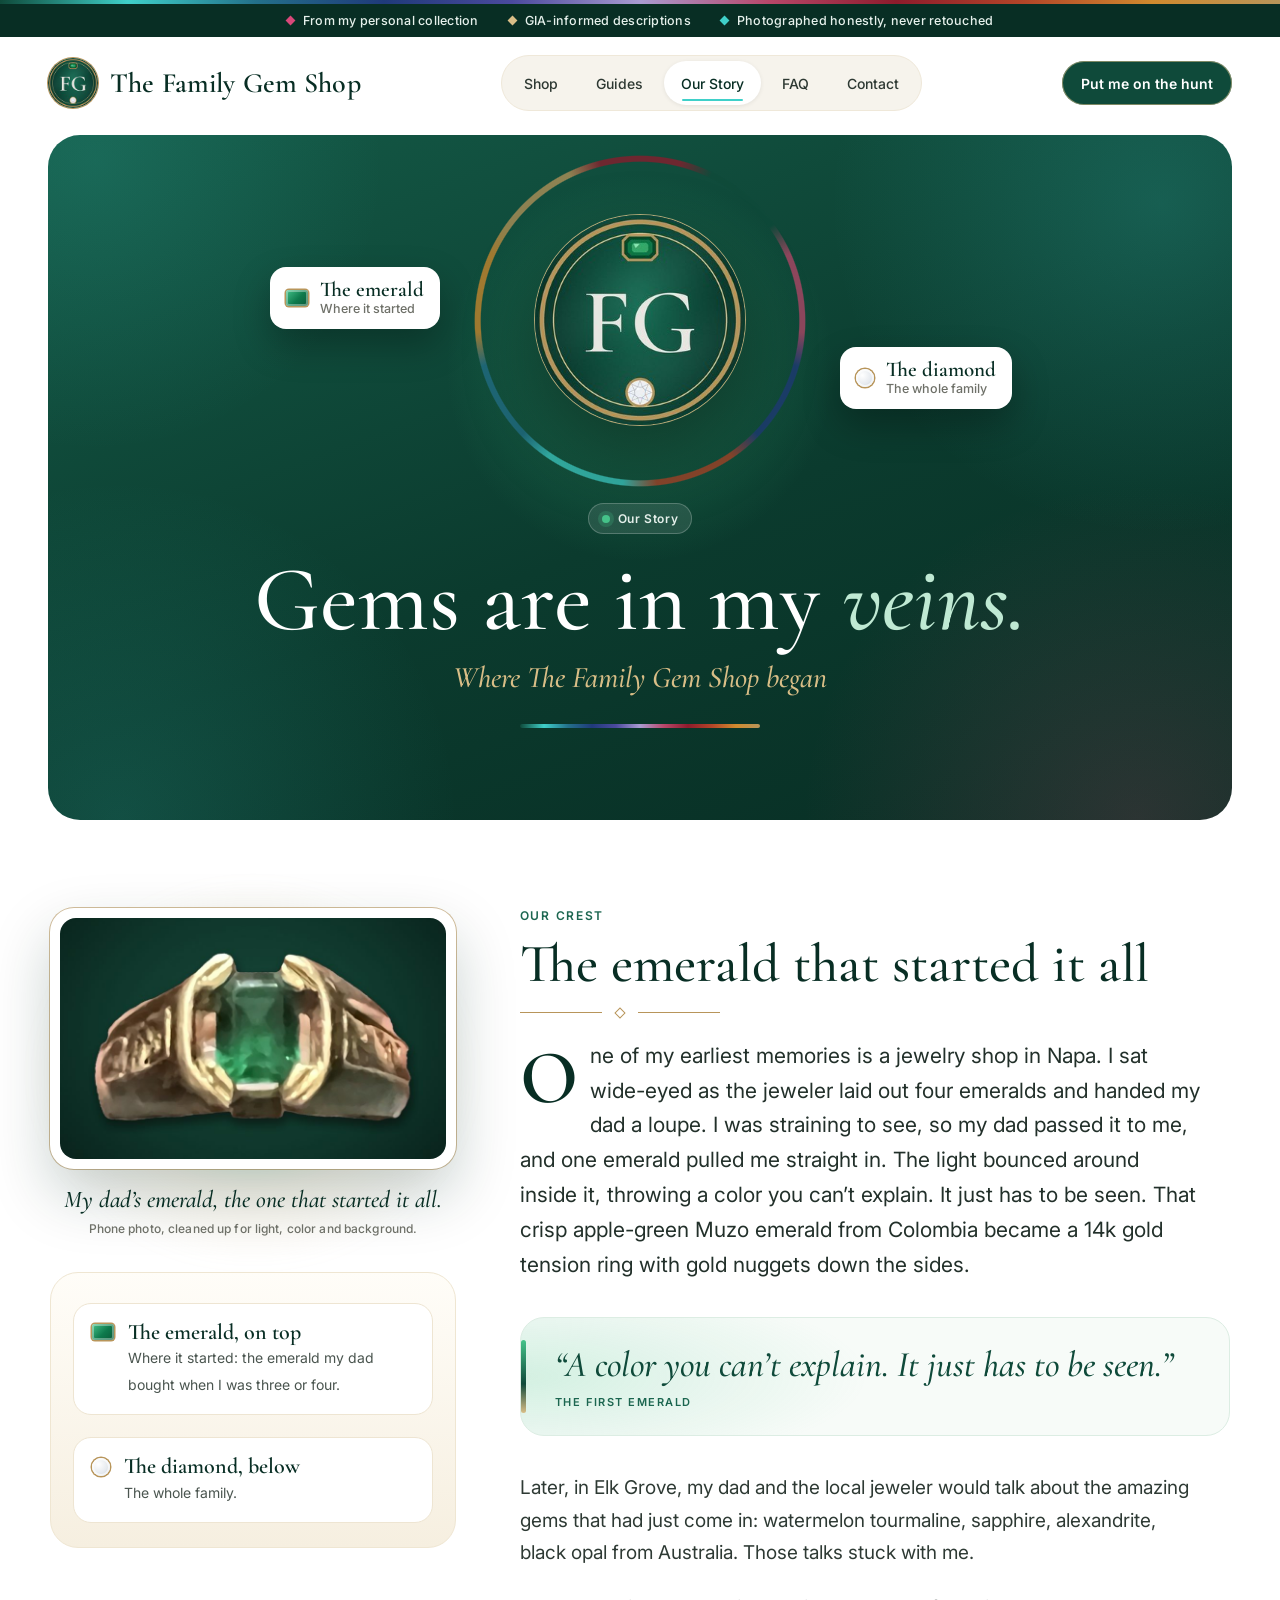
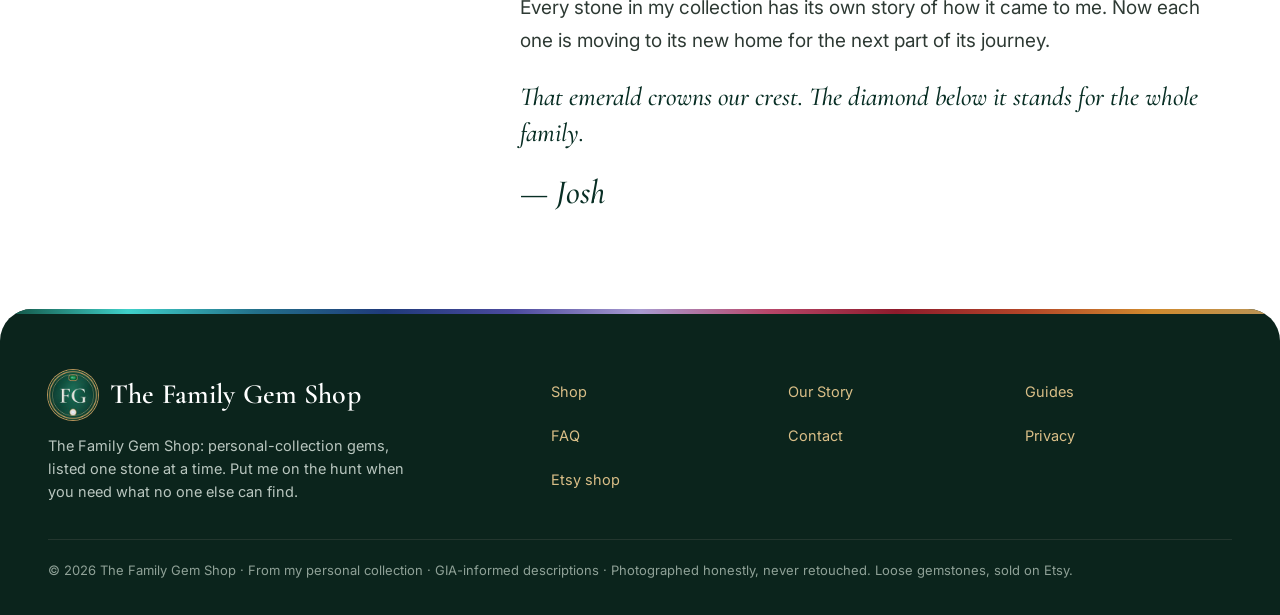
==== about/index.html @ 57e9278e "Review fixes (Joshua 7:23 PM PT): per-stone color, new trust line, shop rebuild, F inner pages, cres" ====
<!doctype html>
<html lang="en">
<head>
<meta charset="utf-8">
<meta name="viewport" content="width=device-width,initial-scale=1">
<title>Our Story | The Family Gem Shop</title>
<meta name="description" content="How The Family Gem Shop began: an emerald my dad bought when I was three or four, and the family crest it inspired.">
<meta name="robots" content="index,follow,max-image-preview:large">
<link rel="canonical" href="https://thefamilygems.com/about/">
<meta name="theme-color" content="#0F4A3A">
<link rel="icon" href="../favicon.ico" sizes="32x32">
<link rel="icon" href="../favicon.svg" type="image/svg+xml">
<link rel="apple-touch-icon" href="../apple-touch-icon.png">
<link rel="manifest" href="../site.webmanifest">
<meta property="og:type" content="website">
<meta property="og:site_name" content="The Family Gem Shop">
<meta property="og:title" content="Our Story | The Family Gem Shop">
<meta property="og:description" content="How The Family Gem Shop began: an emerald my dad bought when I was three or four, and the family crest it inspired.">
<meta property="og:url" content="https://thefamilygems.com/about/">
<meta property="og:image" content="https://thefamilygems.com/img/og.png">
<meta property="og:image:width" content="1200">
<meta property="og:image:height" content="630">
<meta property="og:image:alt" content="The Family Gem Shop crest with four stones from the collection">
<meta property="og:locale" content="en_US">
<meta name="twitter:card" content="summary_large_image">
<meta name="twitter:title" content="Our Story | The Family Gem Shop">
<meta name="twitter:description" content="How The Family Gem Shop began: an emerald my dad bought when I was three or four, and the family crest it inspired.">
<meta name="twitter:image" content="https://thefamilygems.com/img/og.png">
<link rel="preload" href="../fonts/inter-var.woff2" as="font" type="font/woff2" crossorigin>
<link rel="preload" href="../fonts/cormorant-var.woff2" as="font" type="font/woff2" crossorigin>
<link rel="stylesheet" href="../f.css">
<script type="application/ld+json">{"@context":"https://schema.org","@type":"BreadcrumbList","itemListElement":[{"@type":"ListItem","position":1,"name":"Home","item":"https://thefamilygems.com/"},{"@type":"ListItem","position":2,"name":"Our Story","item":"https://thefamilygems.com/about/"}]}</script>
</head>
<body>
<a class="skip" href="#main">Skip to content</a><div class="spec-line"></div><div class="ann" role="note"><span style="--c:#D9487A">From my personal collection</span><span style="--c:#D9BE87">GIA-informed descriptions</span><span style="--c:#3FD0C9">Photographed honestly, never retouched</span></div><header><a class="brand" href="../"><img src="../img/crest-128.jpg" width="50" height="50" alt=""><span class="nm">The Family Gem Shop</span></a><nav class="nav" aria-label="Main"><a href="../shop/">Shop</a><a href="../guides/">Guides</a><a href="../about/" class="on" aria-current="page">Our Story</a><a href="../faq/">FAQ</a><a href="../contact/">Contact</a></nav><div class="hd-r"><a class="ask" href="../contact/">Put me on the hunt</a><details class="mnav"><summary><b aria-hidden="true"></b>Menu</summary><nav aria-label="Mobile"><a href="../shop/">Shop</a><a href="../guides/">Guides</a><a href="../about/" class="on" aria-current="page">Our Story</a><a href="../faq/">FAQ</a><a href="../contact/">Contact</a></nav></details></div></header>
<main id="main" class="f">
<div class="wrap">
<section class="shero"><div class="rg"></div><img class="cr" src="../img/crest-280.jpg" width="210" height="210" alt="The Family Gem Shop crest: FG with an emerald above and a diamond below">
<div class="ft l"><i class="gem-e"></i><div><b>The emerald</b>Where it started</div></div><div class="ft r"><i class="gem-d"></i><div><b>The diamond</b>The whole family</div></div><span class="pill" style="--c:#46C38A"><i></i>Our Story</span>
<h1>Gems are in my <em>veins.</em></h1><div class="sub">Where The Family Gem Shop began</div><div class="sp2"></div></section>
<section class="sbody ed"><div class="side"><figure class="ringfig"><div class="rf"><img src="../img/our-story-ring-800.jpg" srcset="../img/our-story-ring-400.jpg 400w, ../img/our-story-ring-800.jpg 800w, ../img/our-story-ring-1600.jpg 1600w" sizes="(max-width:820px) 92vw, 440px" width="800" height="500" loading="lazy" decoding="async" alt="My dad’s 14k gold tension ring: a green emerald held in the tension head, gold nuggets along the sides"></div><figcaption>My dad’s emerald, the one that started it all.<small>Phone photo, cleaned up for light, color and background.</small></figcaption></figure>
<div class="legendcard slim"><div class="row"><i class="gem-e"></i><div><b>The emerald, on top</b><span>Where it started: the emerald my dad bought when I was three or four.</span></div></div>
<div class="row"><i class="gem-d"></i><div><b>The diamond, below</b><span>The whole family.</span></div></div></div></div>
<div class="txt"><div class="label">Our crest</div><h2>The emerald that started it all</h2><div class="rule" style="margin-left:0"><i></i></div>
<p class="long lede">One of my earliest memories is a jewelry shop in Napa. I sat wide-eyed as the jeweler laid out four emeralds and handed my dad a loupe. I was straining to see, so my dad passed it to me, and one emerald pulled me straight in. The light bounced around inside it, throwing a color you can’t explain. It just has to be seen. That crisp apple-green Muzo emerald from Colombia became a 14k gold tension ring with gold nuggets down the sides.</p>
<blockquote class="pq"><q>A color you can’t explain. It just has to be seen.</q><span>The first emerald</span></blockquote>
<p class="long">Later, in Elk Grove, my dad and the local jeweler would talk about the amazing gems that had just come in: watermelon tourmaline, sapphire, alexandrite, black opal from Australia. Those talks stuck with me.</p><p class="long">Every stone in my collection has its own story of how it came to me. Now each one is moving to its new home for the next part of its journey.</p><p class="long close">That emerald crowns our crest. The diamond below it stands for the whole family.</p><div class="sig">— Josh</div></div></section>
</div>
</main>
<footer><div class="spec-line"></div><div class="fg"><div><a class="brand" href="../"><img src="../img/crest-128.jpg" width="50" height="50" alt=""><span class="nm">The Family Gem Shop</span></a><p>The Family Gem Shop: personal-collection gems, listed one stone at a time. Put me on the hunt when you need what no one else can find.</p></div><nav class="fl" aria-label="Footer"><a href="../shop/">Shop</a><a href="../about/">Our Story</a><a href="../guides/">Guides</a><a href="../faq/">FAQ</a><a href="../contact/">Contact</a><a href="../privacy/">Privacy</a><a href="https://www.etsy.com/shop/TheFamilyGemShop" rel="noopener">Etsy shop</a></nav></div><div class="copy">&copy; 2026 The Family Gem Shop · From my personal collection · GIA-informed descriptions · Photographed honestly, never retouched. Loose gemstones, sold on Etsy.</div></footer>
</body>
</html>
---- f.css ----
/* f.css: The Family Gem Shop, direction F (Spectrum Boutique). Hand-maintained static stylesheet, ported from the approved designs-5 F mockups (Oct 16, 2026). */
@font-face{font-family:'Cormorant';src:url('fonts/cormorant-var.woff2') format('woff2');font-weight:500 600;font-display:swap}
@font-face{font-family:'Cormorant';font-style:italic;src:url('fonts/cormorant-italic-var.woff2') format('woff2');font-weight:500 600;font-display:swap}
@font-face{font-family:'Inter';src:url('fonts/inter-var.woff2') format('woff2');font-weight:400 600;font-display:swap}

:root{--em:#0F4A3A;--emd:#082E24;--emh:#1C6650;--gold:#B8955A;--golds:#D9BE87;--wg:#E8E6E0;--cream:#F6F0E3;--ivory:#FBF8F1;--ink:#1E2A24;--muted:#6E7068;--blue:#1F3A7A;--ruby:#8E1B2C}
*{box-sizing:border-box;margin:0;padding:0}
html{-webkit-font-smoothing:antialiased;overflow-x:hidden}
body{position:relative;overflow-x:hidden;font-family:'Inter',sans-serif;color:var(--ink);background:var(--ivory);font-size:17px;line-height:1.6}
a{color:inherit;text-decoration:none;cursor:pointer}
img{display:block;max-width:100%;height:auto}
.serif,h1,h2,h3,h4{font-family:'Cormorant',Georgia,serif;font-weight:500}
.label{font:600 12px/1.3 Inter;letter-spacing:.14em;text-transform:uppercase}
.gemico{width:44px;height:44px}
/* glow: background halo only, behind the opaque photo frame, never over the stone */
.glow{position:relative;isolation:isolate}
.glow::before{content:'';position:absolute;inset:-9%;z-index:-1;border-radius:50%;background:radial-gradient(closest-side,var(--stone-glow,var(--g)) 0%,var(--stone-glow,var(--g)) 45%,transparent 100%);pointer-events:none}
.photo{background:#fff;overflow:hidden}
.photo img{width:100%;aspect-ratio:1/1;object-fit:cover}
.rule{display:flex;align-items:center;gap:14px;justify-content:center;width:240px;margin:18px auto}
.rule:before,.rule:after{content:'';flex:1;height:1px;background:var(--gold)}
.rule i{width:8px;height:8px;border:1px solid var(--gold);transform:rotate(45deg)}
.btn{display:inline-flex;align-items:center;justify-content:center;font:600 15px Inter;letter-spacing:.03em;padding:15px 28px;border-radius:2px;white-space:nowrap}
.btn.pri{background:var(--em);color:var(--cream);box-shadow:inset 0 0 0 1px var(--golds),inset 0 0 0 3px var(--em)}
.btn.out{border:1px solid var(--gold);color:var(--emd)}
.btn.secd{border:1px solid var(--golds);color:var(--cream)}
.btn.goldfill{background:var(--golds);color:var(--emd)}
.chip{display:inline-flex;align-items:center;gap:7px;font:600 11.5px Inter;letter-spacing:.1em;text-transform:uppercase;padding:6px 11px;border-radius:99px}
.chip i{width:8px;height:8px;border-radius:50%;display:inline-block}
.spec{width:100%;border-collapse:collapse;font-size:15px}
.spec th{width:38%;text-align:left;font-weight:500;color:var(--muted);padding:11px 0;border-bottom:1px solid #E3D7BD;vertical-align:top}
.spec td{padding:11px 0;border-bottom:1px solid #E3D7BD}
.spec td.unk{color:var(--muted);font-style:italic}
.hon{list-style:none;font-size:14.5px}
.hon li{padding:6px 0 6px 22px;position:relative}
.hon li:before{content:'';position:absolute;left:2px;top:13px;width:7px;height:7px;border:1.5px solid var(--gold);transform:rotate(45deg)}
.thumbs{display:grid;grid-template-columns:repeat(8,1fr);gap:10px}
.thumbs .t{aspect-ratio:1/1;background:#fff;border:1px solid #DCCFB3;padding:3px}
.thumbs .t img{width:100%;height:100%;object-fit:cover}
.thumbs .t.on{outline:2px solid var(--em);outline-offset:1px}
.thumbs .t.todo{display:flex;align-items:center;justify-content:center;text-align:center;font-size:10.5px;line-height:1.25;color:var(--muted);border-style:dashed;background:var(--cream);padding:5px}
.menu{display:none}
.qbuy{display:none}
.mob{display:none}
@media (max-width:820px){
 body{font-size:16px}
 .nav{display:none!important}
 .menu{display:flex!important;align-items:center;gap:8px;font:600 12px Inter;letter-spacing:.12em;text-transform:uppercase}
 .menu b{display:block;width:20px;height:2px;background:currentColor;box-shadow:0 6px 0 currentColor,0 -6px 0 currentColor}
 .thumbs{grid-template-columns:repeat(4,1fr);gap:8px}
 .btn{padding:14px 18px;font-size:14.5px;white-space:normal;text-align:center}
  .mob{display:block}.desk{display:none!important}
 .ctas{flex-direction:column;align-items:stretch}.ctas .btn{width:100%}
 .qbuy{display:block;margin:14px 0 6px;padding:14px 16px;background:#fff;border:1px solid var(--gold);border-radius:var(--qr,4px);box-shadow:0 8px 20px rgba(0,0,0,.08)}
 .qbuy .qr{display:flex;justify-content:space-between;align-items:baseline;gap:10px}
 .qbuy .qt{font:600 20px/1.1 Cormorant;color:var(--emd)}
 .qbuy .qp{font:600 20px/1.1 Cormorant;color:var(--emd);white-space:nowrap}
 .qbuy .qr2{display:flex;justify-content:space-between;gap:10px;margin:4px 0 10px}
 .qbuy .qs{font:600 9.5px Inter;letter-spacing:.08em;text-transform:uppercase;color:var(--ruby)}
 .qbuy .qs2{font:500 11px Inter;color:var(--muted)}
 .qbuy .btn{width:100%;padding:13px 16px;font-size:14.5px}
}


body{background:#fff;color:#17201B}
.spec-line{height:4px;background:linear-gradient(90deg,#0F4A3A,#3FD0C9,#23708A,#1F3A7A,#4B4A9E,#A99BD1,#B8476A,#8E1B2C,#B34528,#D08A2E,#B8955A)}
.ann{display:flex;justify-content:center;gap:30px;background:var(--emd);color:#E6F1EC;font:500 12.5px Inter;letter-spacing:.02em;padding:9px}
.ann span:before{content:'';display:inline-block;width:7px;height:7px;transform:rotate(45deg);margin-right:9px;vertical-align:1px;background:var(--c)}
header{display:flex;align-items:center;justify-content:space-between;padding:18px 48px;max-width:1440px;margin:0 auto}
.brand{display:flex;align-items:center;gap:12px}.brand img{width:50px;height:50px;border-radius:50%;box-shadow:0 0 0 1px var(--gold)}
.brand .nm{font-family:Cormorant;font-weight:600;font-size:28px;color:var(--emd);letter-spacing:.005em}
.nav{display:flex;gap:4px;background:#F6F3EC;border-radius:99px;padding:5px;border:1px solid #EFE8D9}
.nav a{padding:9px 17px;border-radius:99px;font:500 14px Inter;color:#2D3832;position:relative}
.nav a.on{background:#fff;box-shadow:0 1px 4px rgba(0,0,0,.08);color:var(--emd)}
.nav a.on:after{content:'';position:absolute;left:18px;right:18px;bottom:4px;height:2px;border-radius:2px;background:var(--uc,#3FD0C9)}
.hd-r{display:flex;align-items:center;gap:14px}
.ask{font:600 14px Inter;background:var(--em);color:#fff;padding:11px 19px;border-radius:99px;box-shadow:inset 0 0 0 1px rgba(217,190,135,.55)}
.wrap{max-width:1440px;margin:0 auto;padding:0 48px}
.btn.rnd{border-radius:99px}
.btn.pri{box-shadow:inset 0 0 0 1px rgba(217,190,135,.7)}
.btn.out{border:1px solid var(--gold);color:var(--emd);background:#fff}
.pill{display:inline-flex;gap:8px;align-items:center;font:600 12px Inter;letter-spacing:.05em;padding:7px 13px;border-radius:99px;background:#fff;border:1px solid #E8E0CF;color:var(--emd)}
.pill i{width:8px;height:8px;border-radius:50%;background:var(--c,#3FD0C9);box-shadow:0 0 0 4px color-mix(in srgb,var(--c,#3FD0C9) 22%,transparent)}
.label{color:#267C78}
/* HERO: white stage, micro-glows, color wheel */
.hero{border-radius:32px;margin-top:6px;padding:56px 56px 30px;position:relative;overflow:hidden;border:1px solid #EFE8D9;
 background:radial-gradient(circle at 6% 14%,rgba(63,208,201,.17),transparent 26%),radial-gradient(circle at 36% 104%,rgba(184,71,106,.13),transparent 28%),
 radial-gradient(circle at 98% 6%,rgba(208,138,46,.15),transparent 24%),radial-gradient(circle at 98% 96%,rgba(31,58,122,.10),transparent 26%),linear-gradient(180deg,#FFFFFF,#FCFAF5)}
.hero .in{display:grid;grid-template-columns:1fr 1.08fr;gap:20px;align-items:center}
.hero h1{font-size:84px;line-height:.98;color:var(--emd);margin:22px 0 22px;font-weight:500;letter-spacing:-.005em}
.hero h1 .sw{background:linear-gradient(90deg,#1C6650,#23708A 28%,#4B4A9E 52%,#B8476A 76%,#B34528);-webkit-background-clip:text;background-clip:text;color:transparent;font-style:italic;padding-right:4px}
.hero p.lede{font-size:18.5px;max-width:500px;color:#3B463F}
.ctas{display:flex;gap:12px;margin-top:30px}
.minitrust{display:flex;gap:18px;margin-top:30px;font:500 13px Inter;color:#4A554F}
.minitrust span{display:flex;align-items:center;gap:7px}
.minitrust span:before{content:'';width:7px;height:7px;border:1.5px solid var(--gold);transform:rotate(45deg)}
.wheel{position:relative;width:620px;height:620px;margin:0 auto}
.ring{position:absolute;left:50%;top:50%;width:580px;height:580px;transform:translate(-50%,-50%);border-radius:50%;background:conic-gradient(from 0deg,#8E1B2C 0deg 14deg,#0F4A3A 26deg 54deg,#B8476A 66deg 94deg,#1F3A7A 106deg 134deg,#B34528 146deg 174deg,#3FD0C9 186deg 214deg,#23708A 226deg 254deg,#D08A2E 266deg 294deg,#B8955A 306deg 334deg,#8E1B2C 346deg);
 -webkit-mask:radial-gradient(circle,transparent 62.5%,#000 63%,#000 67.5%,transparent 68%);mask:radial-gradient(circle,transparent 62.5%,#000 63%,#000 67.5%,transparent 68%)}
.ring2{position:absolute;left:50%;top:50%;width:470px;height:470px;transform:translate(-50%,-50%);border-radius:50%;border:1px dashed rgba(184,149,90,.55)}
.dot{position:absolute;width:24px;height:24px;border-radius:50%;border:3px solid #fff;box-shadow:0 2px 8px rgba(0,0,0,.18)}
.dot span{position:absolute;white-space:nowrap;font:600 12px Inter;letter-spacing:.12em;text-transform:uppercase;top:2px}
.hcard{position:absolute;left:50%;top:50%;width:300px;transform:translate(-50%,-50%);background:#fff;padding:11px 11px 0;border-radius:24px;box-shadow:0 26px 60px rgba(30,42,36,.16),0 0 0 1px rgba(184,149,90,.6)}
.hcard .photo{border-radius:15px}
.hcard .lab{display:flex;justify-content:space-between;align-items:center;padding:11px 4px 12px}
.hcard .lab .nm2{font:600 20px/1.1 Cormorant;color:var(--emd)}
.tag{position:absolute;z-index:3;background:#fff;border-radius:16px;padding:10px 14px;box-shadow:0 14px 34px rgba(30,42,36,.16);font:500 12.5px Inter;color:var(--muted);line-height:1.35}
.tag b{display:block;font:600 21px/1.1 Cormorant;color:var(--emd)}
.tag .dr{display:flex;gap:5px;margin-top:6px}.tag .dr i{width:13px;height:13px;border-radius:50%}
.t1{left:-6px;top:6px}.t2{right:-10px;top:0}.t3{right:-14px;bottom:-12px}
.chips{display:flex;flex-wrap:wrap;gap:8px;justify-content:center;margin-top:18px;padding-top:22px;border-top:1px solid #F0EADD}
.chip{background:var(--bg);color:var(--fg)}
/* sections */
.blk{padding:96px 0 0}
.sh{display:flex;justify-content:space-between;align-items:end;margin-bottom:30px;gap:40px}
.sh h2{font-size:54px;color:var(--emd);line-height:1}
.sh .label{margin-bottom:10px}
.sh p{max-width:420px;color:var(--muted);font-size:15.5px}
.sh a.more{font:600 14px Inter;color:var(--emd);border-bottom:2px solid var(--uc,#3FD0C9);padding-bottom:2px;white-space:nowrap}
/* gem cards = D saturated cards + B paint-chip stripes */
.cg{display:grid;grid-template-columns:repeat(6,1fr);grid-auto-rows:236px;gap:14px}
.cc{border-radius:24px;padding:20px 20px 0;position:relative;overflow:hidden;display:flex;flex-direction:column;justify-content:space-between;color:#fff;box-shadow:0 10px 24px -14px var(--sh)}
.cc.hero2{grid-column:span 2;grid-row:span 2;padding:26px 26px 0}
.cc.w2{grid-column:span 2}
.cc .gemico{width:34px;height:34px;opacity:.95}
.cc .wm{position:absolute;right:-34px;top:-34px;width:150px;height:150px;opacity:.14}
.cc h3{font-size:30px;font-weight:600;line-height:1;text-shadow:0 1px 10px rgba(0,0,0,.12)}
.cc.hero2 h3{font-size:46px}
.cc .cnt.soon{background:rgba(255,255,255,.12);border:1px dashed rgba(255,255,255,.55);font-weight:500;letter-spacing:.06em}
.cc .cnt{display:inline-block;margin-top:9px;font:600 11px Inter;letter-spacing:.04em;padding:5px 10px;border-radius:99px;background:rgba(255,255,255,.22);backdrop-filter:blur(2px)}
.cc .chipstrip{display:flex;margin:16px -20px 0;height:14px}
.cc.hero2 .chipstrip{margin:20px -26px 0;height:18px}
.cc .chipstrip i{flex:1}
.cc .ph2{display:flex;gap:12px;margin:18px 0 0}
.cc .ph2 .glow{width:150px;flex:none}
.cc .ph2 .fr{background:#fff;border-radius:16px;padding:6px;box-shadow:0 12px 26px rgba(0,0,0,.18)}
.cc .ph2 .photo{border-radius:11px}
.cc .ph2 small{display:block;font:600 12px Inter;color:#fff;margin-top:8px;text-shadow:0 1px 6px rgba(0,0,0,.25)}
.cc .ph2 small em{font-style:normal;font-weight:500;opacity:.85}
/* product cards */
.pg{display:grid;grid-template-columns:repeat(4,1fr);gap:20px}
.pc{border-radius:24px;background:#fff;border:1px solid #EEE7D8;overflow:hidden;box-shadow:0 18px 40px -28px rgba(30,42,36,.35)}
.pc{display:block;color:inherit;transition:transform .18s ease,box-shadow .18s ease}
.pc:hover{transform:translateY(-3px);box-shadow:0 24px 44px -26px rgba(30,42,36,.45)}
.pc:focus-visible{outline:2px solid var(--stone-ink,#0F4A3A);outline-offset:3px}
.pc .band{height:7px;background:linear-gradient(90deg,var(--stone,#0F4A3A),var(--stone-line,#9FD3C1))}
.pc .pic{margin:14px 14px 0;border-radius:18px;padding:26px;background:radial-gradient(circle at 50% 45%,var(--stone-soft,#F6F0E3),#fff 78%);box-shadow:inset 0 0 0 1px var(--stone-soft,#EEE7D8)}
.pc .pic .fr{background:#fff;border-radius:14px;padding:6px;box-shadow:0 0 0 1px rgba(184,149,90,.5)}
.pc .pic .photo{border-radius:10px}
.pc .meta{padding:16px 20px 20px}
.pc .row{display:flex;justify-content:space-between;align-items:center;gap:8px}
.pc h3{font-size:26px;color:var(--emd);font-weight:600;margin:10px 0 2px;line-height:1.1}
.pc .sub{font-size:14px;color:var(--muted)}
.pc .pr{font:600 13.5px Inter;color:var(--em)}
.pc .no{font:600 11px Inter;letter-spacing:.08em;text-transform:uppercase;color:var(--muted)}
.ph{aspect-ratio:1/1;border-radius:10px;display:flex;flex-direction:column;align-items:center;justify-content:center;gap:10px;font-size:13.5px;color:var(--muted);background:rgba(255,255,255,.75);border:1.5px dashed rgba(0,0,0,.12)}
.ph .gemico{width:48px;height:48px}
/* logo story */
.ls{display:grid;grid-template-columns:420px 1fr;border-radius:32px;overflow:hidden;border:1px solid #EFE8D9;background:linear-gradient(180deg,#FFFDF8,#F8F2E5)}
.ls .crest{position:relative;display:flex;align-items:center;justify-content:center;padding:44px;background:radial-gradient(circle at 50% 46%,rgba(46,160,110,.38),transparent 52%),radial-gradient(ellipse 80% 70% at 50% 120%,rgba(217,190,135,.25),transparent 60%),linear-gradient(150deg,#145A47,#082E24)}
.ls .crest img{width:270px;height:270px;border-radius:50%;box-shadow:0 0 0 1px rgba(217,190,135,.7),0 30px 60px rgba(0,0,0,.35)}
.ls .crest .ct{position:absolute;font:600 10.5px Inter;letter-spacing:.14em;text-transform:uppercase;color:var(--golds);display:flex;align-items:center;gap:8px}
.ls .crest .ct:before{content:'';width:28px;height:1px;background:var(--golds)}
.ls .crest .c1{top:58px;right:22px}.ls .crest .c2{bottom:58px;right:22px}
.ls .txt{padding:60px 72px;overflow:hidden;display:flex;flex-direction:column;justify-content:center;position:relative}
.ls .txt:after{content:'';position:absolute;left:0;top:0;bottom:0;width:5px;background:linear-gradient(180deg,#0F4A3A,#1C6650 50%,#D9BE87)}
.ls h2{font-size:58px;line-height:1;color:var(--emd);margin:12px 0 18px}
.ls h2 em{color:#1C6650}
.ls p{font-size:18px;line-height:1.65;color:#34403A;max-width:700px;position:relative}
.ls .txt .halo{position:absolute;right:-120px;top:-120px;width:380px;height:380px;border-radius:50%;background:radial-gradient(closest-side,rgba(46,160,110,.16),transparent);pointer-events:none}
.ls .legend{display:flex;gap:10px;margin:22px 0 24px;flex-wrap:wrap}
.ls .legend span{display:inline-flex;align-items:center;gap:9px;font:500 13.5px Inter;padding:8px 14px 8px 9px;border-radius:99px;background:#fff;border:1px solid #E8DFCB;color:#2D3832}
.ls .legend b{font-weight:600;color:var(--emd)}
.gem-e{width:22px;height:16px;border-radius:3px;background:linear-gradient(135deg,#46C38A,#0E7A4C 55%,#0A5A37);box-shadow:inset 0 0 0 2px rgba(255,255,255,.35),0 0 0 1.5px var(--gold)}
.gem-d{width:18px;height:18px;border-radius:50%;background:radial-gradient(circle at 35% 35%,#fff,#E6EAEF 55%,#B9C2CC);box-shadow:inset 0 0 0 2px rgba(255,255,255,.7),0 0 0 1.5px var(--gold)}
.link{font:600 14px Inter;color:var(--emd);border-bottom:2px solid var(--gold);padding-bottom:2px;align-self:flex-start}
/* story ring photo: glow sits behind the frame only, photo itself untouched by CSS */
.ringfig{position:relative;margin:0}
.ringfig:before{content:'';position:absolute;inset:-26px -18px;border-radius:40px;background:radial-gradient(closest-side,rgba(70,195,138,.42),rgba(217,190,135,.16) 60%,transparent);filter:blur(10px);z-index:0}
.ringfig .rf{position:relative;z-index:1;background:#fff;border-radius:24px;padding:10px;box-shadow:0 26px 60px rgba(8,46,36,.22),0 0 0 1px rgba(184,149,90,.6)}
.ringfig img{display:block;width:100%;height:auto;aspect-ratio:8/5;border-radius:16px}
.ringfig figcaption{position:relative;z-index:1;margin-top:16px;font:500 italic 24px/1.25 Cormorant;color:var(--emd);text-align:center}
.ringfig figcaption small{display:block;margin-top:6px;font:500 12px/1.4 Inter;font-style:normal;color:var(--muted);letter-spacing:.01em}
.sbody .legendcard.slim{padding:8px 22px 24px;margin-top:34px}
.ringnote{display:flex;gap:16px;align-items:center;margin:20px 0 0;padding:10px 16px 10px 10px;border-radius:18px;background:#fff;border:1px solid #E8DFCB;max-width:520px;position:relative}
.ringnote .rf{flex:none;width:150px;border-radius:12px;padding:4px;background:#fff;box-shadow:0 0 0 1px rgba(184,149,90,.6),0 10px 22px -8px rgba(46,160,110,.55)}
.ringnote img{display:block;width:100%;aspect-ratio:8/5;border-radius:9px}
.ringnote span{font:500 italic 20px/1.25 Cormorant;color:var(--emd)}
/* editorial long story (pass 7) */
.sbody.ed{align-items:start;grid-template-columns:4fr 7fr;gap:64px}
.sbody.ed .side{position:sticky;top:24px}
.sbody.ed p.long{margin:0 0 22px}
.sbody.ed p.long.lede{font-size:21px;line-height:1.66;color:#22302A}
.sbody.ed p.long.lede:first-letter{float:left;font:600 76px/.82 Cormorant;color:var(--emd);margin:8px 12px 0 0}
.sbody.ed p.long.close{font:500 italic 26px/1.35 Cormorant;color:var(--emd);margin-top:8px}
.pq{margin:34px 0 36px;padding:26px 30px 26px 34px;border-radius:24px;position:relative;background:radial-gradient(ellipse 70% 120% at 0% 50%,rgba(70,195,138,.20),transparent 70%),#F7FBF8;border:1px solid #DCEDE3}
.pq:before{content:'';position:absolute;left:0;top:22px;bottom:22px;width:5px;border-radius:5px;background:linear-gradient(180deg,#46C38A,#0F4A3A 60%,#D9BE87)}
.pq q{display:block;font:500 italic 36px/1.15 Cormorant;color:#0F4A3A;quotes:"\201C" "\201D"}
.pq span{display:block;margin-top:10px;font:600 11px Inter;letter-spacing:.14em;text-transform:uppercase;color:#1C6650}
/* trust */
.tg{display:grid;grid-template-columns:repeat(4,1fr);gap:16px}
.tc{border-radius:22px;padding:26px;background:var(--bg);position:relative;overflow:hidden}

.tc .ic{width:48px;height:48px;border-radius:15px;background:linear-gradient(140deg,color-mix(in srgb,var(--c) 70%,#fff),var(--c));display:flex;align-items:center;justify-content:center;margin-bottom:16px;box-shadow:0 10px 20px -8px var(--c);color:#fff}
.tc .ic .gemico{width:26px;height:26px}
.tc h4{font-size:26px;color:var(--emd);font-weight:600;line-height:1.1}
.tc p{font-size:14.5px;color:#3A453F;margin-top:6px}
/* hunt + lore */
.duo{display:grid;grid-template-columns:1.15fr 1fr;gap:16px}
.huntc{border-radius:28px;padding:56px;color:#fff;position:relative;overflow:hidden;background:radial-gradient(ellipse 60% 80% at 100% 0%,rgba(75,74,158,.85),transparent 60%),radial-gradient(ellipse 50% 60% at 0% 100%,rgba(35,112,138,.6),transparent 70%),linear-gradient(135deg,#1F3A7A,#14285A)}
.huntc h2{font-size:58px;line-height:1}
.huntc p{color:#DCE3F2;max-width:520px;margin:14px 0 26px}
.huntc .rg{position:absolute;right:-110px;bottom:-110px;width:330px;height:330px;border-radius:50%;background:conic-gradient(from 0deg,#8E1B2C 0deg 14deg,#0F4A3A 26deg 54deg,#B8476A 66deg 94deg,#1F3A7A 106deg 134deg,#B34528 146deg 174deg,#3FD0C9 186deg 214deg,#23708A 226deg 254deg,#D08A2E 266deg 294deg,#B8955A 306deg 334deg,#8E1B2C 346deg);-webkit-mask:radial-gradient(circle,transparent 64%,#000 64.5%,#000 68%,transparent 68.5%);mask:radial-gradient(circle,transparent 64%,#000 64.5%,#000 68%,transparent 68.5%);opacity:.8}
.btn.white{background:#fff;color:var(--emd)}
.lg{display:grid;gap:14px}
.lc{border-radius:22px;padding:22px 26px 22px 30px;background:var(--bg);display:flex;gap:18px;align-items:center;position:relative;overflow:hidden}
.lc:before{content:'';position:absolute;left:0;top:16px;bottom:16px;width:6px;border-radius:0 4px 4px 0;background:var(--c)}
.lc .gemico{width:42px;height:42px;flex:none;color:var(--c)}
.lc h3{font-size:25px;color:var(--emd);font-weight:600}
.lc p{font-size:14px;color:#3A453F}
.lc a{font:600 12px Inter;letter-spacing:.08em;text-transform:uppercase;color:var(--emd);border-bottom:1px solid var(--gold)}
footer{margin-top:96px;background:#0B241C;color:#E8EFEA;border-radius:32px 32px 0 0;padding:0 48px 34px;overflow:hidden}
footer .spec-line{margin:0 -48px 56px;height:5px}
.fg{display:grid;grid-template-columns:1.3fr 2fr;gap:60px;max-width:1344px;margin:0 auto}
footer .brand .nm{color:#fff}
footer p{color:#B9C6BF;font-size:14.5px;margin-top:14px;max-width:380px}
.fl{display:grid;grid-template-columns:repeat(3,1fr);gap:0 30px;font-size:14.5px;color:var(--golds);align-content:start}
.fl a{display:flex;align-items:center;min-height:44px}
.copy{max-width:1344px;margin:36px auto 0;padding-top:20px;border-top:1px solid #23362E;font-size:13px;color:#8FA197}
/* STONE */
.crumb{font-size:13px;color:var(--muted);padding:10px 0 18px}
.crumb b{color:#267C78;font-weight:600}
.sp{display:grid;grid-template-columns:7fr 5fr;grid-template-areas:"g p" "m p";grid-template-rows:auto 1fr;gap:28px 40px;align-items:start}
.gcol{grid-area:g}.panel{grid-area:p}.more{grid-area:m;display:grid;grid-template-columns:1fr 1fr;gap:16px}
.more>div{border-radius:24px;padding:26px;background:var(--bg);position:relative;overflow:hidden}
.more>div:before{content:'';position:absolute;left:0;right:0;top:0;height:6px;background:var(--c)}
.more .span2{grid-column:1/-1}.more .range,.more .hb{margin-top:0}
.more h3{font-size:28px;color:var(--emd);font-weight:600;margin-bottom:8px}.more p{font-size:15px}
.below{grid-template-columns:1.4fr 1fr!important}
.relrow{display:flex;gap:18px;align-items:center}.relrow .phs{display:flex;gap:12px;margin-left:auto}.relrow .phs div{width:96px;aspect-ratio:1/1;border-radius:14px;border:1.5px dashed rgba(184,71,106,.35);display:flex;align-items:center;justify-content:center;text-align:center;font-size:11px;color:var(--muted);background:rgba(255,255,255,.6)}
.hunt2{background:radial-gradient(ellipse 70% 90% at 100% 0%,rgba(75,74,158,.85),transparent 60%),linear-gradient(135deg,#1F3A7A,#14285A)!important;color:#fff}.hunt2 h3{color:#fff!important}.hunt2 p{color:#DCE3F2;margin-bottom:18px}
.gal{border-radius:28px;padding:68px 64px 30px;position:relative;overflow:hidden;border:1px solid #E6EDE0;
 background:radial-gradient(circle at 12% 10%,rgba(63,208,201,.14),transparent 30%),radial-gradient(circle at 92% 92%,rgba(184,149,90,.14),transparent 30%),linear-gradient(180deg,#FBFCF8,#F3F6EE)}
.gal .glow{max-width:500px;margin:0 auto}
.gal .fr{background:#fff;border-radius:22px;padding:12px;box-shadow:0 26px 60px rgba(60,90,30,.16),0 0 0 1px rgba(184,149,90,.55)}
.gal .fr .photo{border-radius:14px}
.gal .ctag{position:absolute;top:22px;left:22px}
.gal .ntag{position:absolute;top:22px;right:22px}
.gal .tags{display:flex;justify-content:center;gap:12px;margin-top:22px}
.gal .tags .tag{position:static}
.sp .thumbs{margin-top:14px}.sp .thumbs .t{border-radius:14px;overflow:hidden;border-color:#EAE3D4}.sp .thumbs .t.todo{background:#FAF8F2}
.range{margin-top:22px;border-radius:22px;border:1px solid #EEE7D8;padding:22px 24px;background:#fff}
.range .rw{display:flex;gap:10px;margin-top:14px}
.range .pchip{flex:1;border-radius:12px;overflow:hidden;border:1px solid #EEE7D8;background:#fff}
.range .pchip i{display:block;height:56px}
.range .pchip span{display:block;font:500 12px Inter;color:#4A554F;padding:7px 9px}
.range .pchip.on{box-shadow:0 0 0 2px var(--emd),0 10px 20px -10px rgba(0,0,0,.3)}
.range .pchip.on span{color:var(--emd);font-weight:600}
.panel h1{font-size:56px;line-height:1;color:var(--emd);font-weight:600;margin:16px 0 12px}
.panel .ld{font-size:16.5px;color:#34403A}
.facts{display:flex;flex-wrap:wrap;gap:8px;margin:18px 0}
.facts span{font:500 13px Inter;padding:7px 12px;border-radius:99px;background:#F5F2EA;color:#2D3832;border:1px solid #EEE7D8}
.facts span.g{background:#EAF4E6;border-color:#D6E8CF;color:#2F5A20}
.facts span b{font-weight:600}
.buy{border-radius:22px;border:1px solid #EEE7D8;padding:22px;box-shadow:0 18px 40px -30px rgba(30,42,36,.4);position:relative;overflow:hidden}
.buy:before{content:'';position:absolute;left:0;right:0;top:0;height:4px;background:linear-gradient(90deg,#0F4A3A,#3FD0C9,#23708A,#1F3A7A,#4B4A9E,#A99BD1,#B8476A,#8E1B2C,#B34528,#D08A2E,#B8955A)}
.buy .row{display:flex;justify-content:space-between;align-items:center;margin-bottom:14px}
.price{font:600 32px Cormorant;color:var(--emd)}
.stat{font:600 11.5px Inter;letter-spacing:.04em;background:#FCE8EC;color:var(--ruby);padding:6px 11px;border-radius:99px}
.buy .btn{width:100%}
.ship{font-size:13px;color:var(--muted);margin-top:12px;text-align:center}
.card2{border-radius:22px;border:1px solid #EEE7D8;padding:6px 22px 12px;margin-top:16px}
.card2 h4{font-size:25px;color:var(--emd);font-weight:600;margin:16px 0 4px}
.spec th,.spec td{border-color:#EFEAE0}
.crestmini{display:flex;gap:16px;align-items:center;margin-top:16px;padding:16px 20px;border-radius:22px;background:radial-gradient(ellipse 60% 120% at 0% 50%,rgba(46,160,110,.18),transparent 70%),#FBF8F1;border:1px solid #EFE6D2}
.crestmini img{width:64px;height:64px;border-radius:50%;box-shadow:0 0 0 1px var(--gold)}
.crestmini b{display:block;font:600 23px/1.1 Cormorant;color:var(--emd);margin:3px 0 4px}.crestmini span{font:600 13px Inter;color:var(--emd);border-bottom:2px solid var(--gold)}
.hb{border-radius:22px;background:#EEF7F5;padding:18px 22px;margin-top:16px}
.hb .label{margin-bottom:4px}
.hb .hon li:before{border-color:#267C78}
.below{display:grid;grid-template-columns:repeat(3,1fr);gap:16px;margin-top:64px}
.below>div{border-radius:24px;padding:28px;background:var(--bg);position:relative;overflow:hidden}
.below>div:before{content:'';position:absolute;left:0;right:0;top:0;height:6px;background:var(--c)}
.below h3{font-size:30px;color:var(--emd);font-weight:600;margin-bottom:8px}
.below p{font-size:15px}
.rel{display:flex;gap:16px;align-items:center}
.rel .glow{width:112px;flex:none}.rel .fr{background:#fff;border-radius:14px;padding:5px;box-shadow:0 0 0 1px rgba(184,149,90,.5)}.rel .photo{border-radius:10px}
/* STORY */
.shero{border-radius:32px;margin-top:6px;padding:80px 56px 92px;text-align:center;position:relative;overflow:hidden;color:#fff;
 background:radial-gradient(circle at 50% 34%,rgba(52,170,116,.42),transparent 26%),radial-gradient(circle at 6% 100%,rgba(63,208,201,.15),transparent 26%),radial-gradient(circle at 94% 10%,rgba(63,208,201,.20),transparent 26%),radial-gradient(circle at 92% 100%,rgba(184,71,106,.20),transparent 26%),radial-gradient(circle at 4% 4%,rgba(63,208,201,.14),transparent 22%),linear-gradient(160deg,#145A47,#0B3B2E 55%,#082E24)}
.shero .rg{position:absolute;left:50%;top:186px;width:340px;height:340px;transform:translate(-50%,-50%);border-radius:50%;background:conic-gradient(from 0deg,#8E1B2C 0deg 14deg,#0F4A3A 26deg 54deg,#B8476A 66deg 94deg,#1F3A7A 106deg 134deg,#B34528 146deg 174deg,#3FD0C9 186deg 214deg,#23708A 226deg 254deg,#D08A2E 266deg 294deg,#B8955A 306deg 334deg,#8E1B2C 346deg);-webkit-mask:radial-gradient(circle,transparent 66%,#000 66.5%,#000 68.5%,transparent 69%);mask:radial-gradient(circle,transparent 66%,#000 66.5%,#000 68.5%,transparent 69%);opacity:.75}
.shero img.cr{width:210px;height:210px;border-radius:50%;margin:0 auto;position:relative;box-shadow:0 0 0 1px rgba(217,190,135,.8),0 30px 70px rgba(0,0,0,.4)}
.shero .pill{margin-top:78px;background:rgba(255,255,255,.1);border-color:rgba(255,255,255,.22);color:#E6F1EC}
.shero h1{font-size:92px;line-height:1;margin:20px 0 14px;font-weight:500}
.shero h1 em{color:#BFE9D3}
.shero .sub{font:500 italic 30px/1.2 Cormorant;color:var(--golds)}
.shero .ft{position:absolute;top:132px;background:#fff;color:var(--muted);border-radius:16px;padding:11px 16px;text-align:left;font:500 12.5px/1.35 Inter;box-shadow:0 16px 36px rgba(0,0,0,.28);display:flex;gap:12px;align-items:center}
.shero .ft b{display:block;font:600 21px/1.1 Cormorant;color:var(--emd)}
.shero .ft.l{right:calc(50% + 200px)}.shero .ft.r{left:calc(50% + 200px);top:212px}
.shero .sp2{height:4px;width:240px;margin:28px auto 0;border-radius:4px;background:linear-gradient(90deg,#0F4A3A,#3FD0C9,#23708A,#1F3A7A,#4B4A9E,#A99BD1,#B8476A,#8E1B2C,#B34528,#D08A2E,#B8955A)}
.sbody{display:grid;grid-template-columns:5fr 7fr;gap:56px;align-items:center;max-width:1180px;margin:0 auto;padding:88px 0 0}
.legendcard{border-radius:28px;background:linear-gradient(180deg,#FFFDF8,#F6EFE0);border:1px solid #EFE6D2;padding:40px 30px;position:relative}
.gempair{display:flex;justify-content:center;gap:26px;padding:14px 0 6px}
.gp{width:190px;border-radius:24px;padding:30px 18px 16px;text-align:center;position:relative;overflow:hidden}
.gp.e{background:radial-gradient(circle at 50% 42%,rgba(70,195,138,.45),transparent 62%),linear-gradient(160deg,#145A47,#082E24)}
.gp.d{background:radial-gradient(circle at 50% 42%,rgba(255,255,255,.95),transparent 62%),linear-gradient(160deg,#EEF1F5,#D5DCE5)}
.gp .bigem{width:118px;height:104px;filter:drop-shadow(0 12px 18px rgba(0,0,0,.25))}
.gp span{display:block;margin-top:12px;font:600 11px Inter;letter-spacing:.14em;text-transform:uppercase}
.gp.e span{color:var(--golds)}.gp.d span{color:#4A5564}
.legendcard .row{display:flex;gap:14px;align-items:flex-start;margin-top:22px;padding:16px 18px;border-radius:18px;background:#fff;border:1px solid #EEE5D2}
.legendcard .row .gem-e,.legendcard .row .gem-d{flex:none;margin-top:4px}
.legendcard .row b{display:block;font:600 22px/1.1 Cormorant;color:var(--emd)}
.legendcard .row span{font-size:14px;color:#4A554F}
.sbody .label{color:#1C6650}
.sbody h2{font-size:54px;line-height:1.02;color:var(--emd);margin:12px 0 10px}
.sbody .rule{margin:18px 0 22px;width:200px}
.sbody p.long{font-size:19px;line-height:1.72;color:#2E3A34;max-width:680px}
.sig{font:500 italic 34px Cormorant;color:var(--emd);margin-top:18px}
.next{max-width:1180px;margin:72px auto 0;border-top:1px solid #EFE8D9;padding-top:26px;display:flex;justify-content:space-between;color:var(--muted);font-size:14px}
.next b{font:600 22px Cormorant;color:var(--emd);margin-right:10px}
.mbar{display:none}
@media (max-width:820px){
 .sbody.ed{grid-template-columns:1fr;gap:30px}.sbody.ed .side{position:static}
 .sbody.ed p.long.lede{font-size:18px}.sbody.ed p.long.lede:first-letter{font-size:62px}.sbody.ed p.long.close{font-size:23px}
 .pq{margin:26px 0 28px;padding:20px 18px 20px 24px}.pq q{font-size:28px}
 .ringfig:before{inset:-14px -8px}.ringfig .rf{padding:7px;border-radius:18px}.ringfig img{border-radius:12px}.ringfig figcaption{font-size:21px}
 .ringnote{gap:12px;padding:8px 12px 8px 8px}.ringnote .rf{width:112px}.ringnote span{font-size:17px}
 .sbody .legendcard.slim{margin-top:26px}
 .ann{flex-wrap:wrap;gap:4px 14px;font-size:11.5px;padding:7px 10px;line-height:1.35}
 header{padding:12px 16px}.brand img{width:40px;height:40px}.brand .nm{font-size:21px}.ask{display:none}
 .wrap{padding:0 14px}
 .hero{padding:34px 20px 22px;border-radius:24px}.hero .in{grid-template-columns:1fr;gap:6px}
 .hero h1{font-size:46px;margin:16px 0 14px}.hero p.lede{font-size:16px}.ctas .btn{flex:1;padding:14px 12px}
 .minitrust{flex-wrap:wrap;gap:8px 14px;margin-top:18px;font-size:12px}
 .wheel{width:350px;height:350px;margin:10px -12px 0}.ring{width:330px;height:330px}.ring2{width:262px;height:262px}
 .hcard{width:176px;padding:7px 7px 0;border-radius:18px}.hcard .photo{border-radius:11px}.hcard .lab{padding:7px 2px 8px}.hcard .lab .nm2{font-size:14px}.hcard .lab .chip{display:none}
 .dot{width:15px;height:15px;border-width:2px}.dot span{display:none}
 .tag{padding:7px 10px;font-size:10.5px;border-radius:12px}.tag b{font-size:16px}
 .t1{left:-4px;top:22px}.t2{right:-6px;top:auto;bottom:-2px}.t3{display:none}
 .chips{gap:6px;margin-top:6px;padding-top:16px}.chips .chip{font-size:10px;padding:5px 9px}
 .blk{padding-top:64px}.sh{display:block;margin-bottom:20px}.sh h2{font-size:38px}.sh p{font-size:14.5px;margin-top:8px}.sh a.more{display:inline-block;margin-top:10px}
 .cg{grid-template-columns:1fr 1fr;grid-auto-rows:150px;gap:10px}.cc{border-radius:20px;padding:15px 15px 0}.cc.hero2{grid-column:span 2;grid-row:span 2;padding:20px 20px 0}.cc.w2{grid-column:span 2}
 .cc h3{font-size:23px}.cc.hero2 h3{font-size:34px}.cc .chipstrip{margin:12px -15px 0;height:10px}.cc.hero2 .chipstrip{margin:14px -20px 0;height:12px}.cc .ph2 .glow{width:104px}.cc .wm{width:110px;height:110px}
 .pg{grid-template-columns:1fr 1fr;gap:10px}.pc{border-radius:20px}.pc .pic{margin:8px 8px 0;padding:12px;border-radius:14px}.pc .meta{padding:10px 12px 14px}.pc h3{font-size:20px}.pc .sub{font-size:12.5px}.pc .chip{font-size:9.5px;padding:4px 8px}.pc .no{display:none}
 .ls{grid-template-columns:1fr;border-radius:24px}.ls .crest{padding:34px}.ls .crest img{width:190px;height:190px}.ls .crest .ct{display:none}
 .ls .txt{padding:30px 22px 32px}.ls .txt:after{display:none}.ls h2{font-size:38px}.ls p{font-size:16px}.ls .legend span{font-size:12.5px}
 .tg{grid-template-columns:1fr 1fr;gap:10px}.tc{padding:18px 16px}.tc h4{font-size:20px}.tc p{font-size:13px}.tc .ic{width:38px;height:38px;margin-bottom:12px}
 .duo{grid-template-columns:1fr}.huntc .rg{width:220px;height:220px;right:-120px;bottom:-120px}.huntc{padding:34px 24px}.huntc h2{font-size:40px}.lc{padding:18px 18px 18px 24px}.lc h3{font-size:22px}
 footer{padding:0 22px 28px;border-radius:24px 24px 0 0;margin-top:64px}footer .spec-line{margin:0 -22px 40px}.fg{grid-template-columns:1fr;gap:26px}.fl{grid-template-columns:1fr 1fr}
 .sp{grid-template-columns:1fr;grid-template-areas:"g" "p" "m";gap:18px}.more{grid-template-columns:1fr}.below{grid-template-columns:1fr!important}.relrow{flex-wrap:wrap}.relrow .phs{margin-left:0}.relrow .phs div{width:88px}.gal{padding:52px 16px 18px;border-radius:22px}.gal .ctag{top:14px;left:14px}.gal .ntag{top:14px;right:14px}.gal .tags{gap:6px;margin-top:14px}.gal .tags .tag{padding:7px 9px}.gal .tags .tag b{font-size:15px}.gal .fr{padding:8px;border-radius:18px}
 .range{padding:18px 16px}.range .rw{display:grid;grid-template-columns:repeat(3,1fr);gap:8px}.range .pchip i{height:38px}.range .pchip span{font-size:11.5px;padding:6px 8px}
 .qbuy{--qr:20px}.qbuy .btn{border-radius:99px}
 .panel h1{font-size:40px}
 .below{grid-template-columns:1fr;margin-top:30px}
 .shero{padding:48px 20px 56px;border-radius:24px}.shero .rg{top:124px;width:230px;height:230px}.shero img.cr{width:140px;height:140px}.shero .pill{margin-top:52px}
 .shero h1{font-size:50px}.shero .ft{display:none}.shero .sub{font-size:23px}
 .sbody{grid-template-columns:1fr;gap:30px;padding:48px 4px 0}.sbody .txt{order:-1}.sbody h2{font-size:38px}.sbody p.long{font-size:17px}.sig{font-size:28px}
 .legendcard{padding:26px 16px}.gempair{gap:12px}.gp{width:150px;padding:22px 12px 12px}.gp .bigem{width:92px;height:80px}.legendcard .row{padding:12px 14px}
 .next{flex-direction:column;gap:8px;margin-top:44px}
}

/* ---- site additions (not in mockup): skip link, focus, no-JS mobile menu, tablet range, standard pages ---- */
body{font-family:'Inter',system-ui,-apple-system,"Segoe UI",Roboto,Arial,sans-serif}
.serif,h1,h2,h3,h4{font-family:'Cormorant',Georgia,"Times New Roman",serif}
.skip{position:absolute;left:-999px;top:8px;z-index:50;background:#fff;color:var(--emd);padding:8px 12px;border-radius:8px}
.skip:focus{left:12px}
a:focus-visible,summary:focus-visible{outline:2px solid #3FD0C9;outline-offset:3px;border-radius:6px}
.nav a:hover{color:var(--emd);background:#fff}
.mnav{display:none;position:relative}
.mnav summary{list-style:none;display:flex;align-items:center;gap:8px;font:600 12px Inter;letter-spacing:.12em;text-transform:uppercase;color:var(--emd);cursor:pointer;padding:10px 4px}
.mnav summary::-webkit-details-marker{display:none}
.mnav summary b{display:block;width:20px;height:2px;background:currentColor;box-shadow:0 6px 0 currentColor,0 -6px 0 currentColor;margin:0 4px}
.mnav nav{position:absolute;right:0;top:calc(100% + 6px);z-index:40;display:flex;flex-direction:column;min-width:210px;background:#fff;border:1px solid #EFE8D9;border-radius:18px;padding:8px;box-shadow:0 18px 40px rgba(30,42,36,.18)}
.mnav nav a{padding:12px 14px;border-radius:12px;font:500 15px Inter;color:#2D3832}
.mnav nav a.on{background:#EEF6F2;color:var(--emd)}
.btn.white{background:#fff;color:var(--emd)}
@media (max-width:1180px) and (min-width:821px){
 header{padding:16px 28px}.wrap{padding:0 28px}.ask{display:none}
 .hero .in{grid-template-columns:1fr}.hero{padding:48px 40px 30px}
 .cg{grid-template-columns:repeat(4,1fr)}.pg{grid-template-columns:repeat(2,1fr)}.tg{grid-template-columns:repeat(2,1fr)}
 .duo{grid-template-columns:1fr}.ls{grid-template-columns:320px 1fr}.ls .txt{padding:48px 44px}
 .sbody.ed{grid-template-columns:1fr 1.4fr;gap:40px}
 .fg{grid-template-columns:1fr;gap:30px}
}
@media (max-width:980px) and (min-width:821px){.nav a{padding:9px 11px;font-size:13.5px}.brand .nm{font-size:24px}}
@media (max-width:820px){
 .mnav{display:block}
 .menu{display:none!important}
}
@media (max-width:420px){.wheel{width:330px;height:330px;margin:10px auto 0}.ring{width:310px;height:310px}.ring2{width:246px;height:246px}}
/* standard pages (guides, FAQ, contact, privacy, shop, 404): existing content, F type and color */
main.std{padding:8px 0 8px}
main.std .wrap{max-width:1200px;padding:0 24px}
.crumbs{font-size:14px;color:var(--muted);margin:-12px 0 8px}
.crumbs ol{list-style:none;display:flex;flex-wrap:wrap;align-items:center;gap:0 6px;padding:0!important;margin:0!important}
.crumbs li{margin:0!important;display:flex;align-items:center;min-height:44px}
.crumbs a{display:inline-flex;align-items:center;min-height:44px;color:var(--emh)!important}
.crumbs li+li:before{content:"/";margin-right:6px;color:#9aa39d}
main.std h1{font-size:clamp(40px,6vw,62px);line-height:1.02;color:var(--emd);margin:18px 0 16px;font-weight:500}
main.std h2{font-size:clamp(28px,3.4vw,36px);line-height:1.1;color:var(--emd);margin:1.5em 0 .45em;font-weight:600}
main.std h3{font-size:24px;line-height:1.15;color:var(--emd);margin:1.2em 0 .4em;font-weight:600}
main.std p,main.std li{margin:0 0 .85em}
main.std ul,main.std ol{padding-left:1.3em;margin:0 0 1em}
main.std .lead{font-size:19px;line-height:1.6;color:#3B463F;max-width:40em}
main.std .prose{max-width:46em}
main.std a:not(.btn){color:#16794a;text-decoration:underline;text-underline-offset:2px}

main.std .btn{border-radius:99px;background:var(--em);color:#fff;padding:13px 24px;margin:6px 10px 6px 0;box-shadow:inset 0 0 0 1px rgba(217,190,135,.7);text-decoration:none}
main.std .btn.alt{background:#fff;color:var(--emd);box-shadow:none;border:1px solid var(--gold)}
main.std .grid{display:grid;gap:18px}
main.std .card{background:#fff;border:1px solid #EEE7D8;border-radius:22px;padding:22px 24px;box-shadow:0 18px 40px -30px rgba(30,42,36,.35)}
main.std .card h2,main.std .card h3{margin-top:0}
main.std .feature{display:grid;gap:18px;align-items:center}
main.std svg.gem{width:150px;height:auto;justify-self:center}
main.std .tag{display:inline-block;background:#EEF6F2;color:var(--em);font:600 12px Inter;letter-spacing:.04em;padding:5px 12px;border-radius:99px}
main.std dl.spec{display:grid;grid-template-columns:auto 1fr;gap:4px 16px;margin:12px 0;width:auto}
main.std dl.spec dt{font-weight:600}main.std dl.spec dd{margin:0}
main.std details{background:#fff;border:1px solid #EEE7D8;border-radius:16px;padding:4px 18px;margin:10px 0}
main.std summary{cursor:pointer;font-weight:600;padding:12px 0;color:var(--emd)}
main.std .note{background:#EEF6F2;border-left:4px solid var(--emh);padding:14px 18px;border-radius:12px;margin-top:28px}
main.std small{font-size:14px;color:var(--muted)}
@media (min-width:760px){main.std .grid.c3{grid-template-columns:repeat(3,1fr)}main.std .grid.c2{grid-template-columns:repeat(2,1fr)}main.std .feature{grid-template-columns:160px 1fr}}

/* ---- review fixes (Oct 16, 2026, Joshua 7:23 PM PT): per-stone color, F inner pages, tap targets ---- */
/* tap targets >= 44px */
.nav a{min-height:44px;display:inline-flex;align-items:center}
.sh a.more,.link{display:inline-flex;align-items:center;min-height:44px;padding-bottom:0;border-bottom:0;background:linear-gradient(var(--uc,var(--gold)),var(--uc,var(--gold))) 0 calc(100% - 9px)/100% 2px no-repeat}
.mnav summary{min-height:44px}
.ask{min-height:44px;display:inline-flex;align-items:center}
/* stone card extras */
.soonchip{display:inline-flex;align-items:center;gap:6px;font:600 11px Inter;letter-spacing:.06em;text-transform:uppercase;padding:6px 10px;border-radius:99px;background:var(--stone-soft,#F6F0E3);color:var(--stone-ink,#0F4A3A);border:1px solid var(--stone-line,#E8E0CF)}
.pc .go{font:600 18px Inter;color:var(--stone-ink,#0F4A3A);transition:transform .18s}
.pc:hover .go{transform:translateX(3px)}
.pg.pg5{grid-template-columns:repeat(5,1fr)}
.pg.pg3{grid-template-columns:repeat(3,1fr);max-width:980px;margin:40px auto 0}
/* inner page header (F) */
.phead{border-radius:32px;margin-top:6px;padding:40px 56px 44px;position:relative;overflow:hidden;border:1px solid #EFE8D9;
 background:radial-gradient(circle at 4% 10%,rgba(217,72,122,.12),transparent 26%),radial-gradient(circle at 30% 110%,rgba(63,208,201,.14),transparent 30%),
 radial-gradient(circle at 96% 8%,rgba(208,138,46,.14),transparent 24%),radial-gradient(circle at 98% 96%,rgba(46,111,176,.12),transparent 26%),linear-gradient(180deg,#FFFFFF,#FCFAF5)}
.phead .label{margin-top:16px}
.phead h1{font-size:clamp(42px,6vw,72px)!important;line-height:1!important;color:var(--emd);margin:12px 0 14px!important;font-weight:500}
.phead .lead{font-size:18.5px;line-height:1.6;color:#3B463F;max-width:44em;margin:0}
.phead .pub{font-size:14px;color:var(--muted);margin:12px 0 0}
.phead .ctas{margin-top:24px}
.phead .chips{justify-content:flex-start;margin-top:26px}
.phead .sp3{position:absolute;left:0;right:0;bottom:0;height:4px;background:linear-gradient(90deg,#0F4A3A,#3FD0C9,#23708A,#1F3A7A,#4B4A9E,#A99BD1,#B8476A,#8E1B2C,#B34528,#D08A2E,#B8955A)}
.sheet{background:#fff;border:1px solid #EEE7D8;border-radius:28px;padding:44px 56px;margin-top:22px;box-shadow:0 18px 40px -30px rgba(30,42,36,.35);max-width:none!important}
.sheet.prose>*{max-width:46em}
main.std .sheet h2:first-child{margin-top:0}
.guide{border-top:6px solid var(--stone)}
.guide h2{position:relative;padding-left:20px}
.guide h2:before{content:'';position:absolute;left:0;top:.42em;width:9px;height:9px;transform:rotate(45deg);background:var(--stone)}
main.std .guide .note{background:var(--stone-soft);border-left-color:var(--stone-ink)}
main.std .guide a:not(.btn){color:var(--stone-ink)}
.faqs details{border-left:4px solid var(--c,#3FD0C9)}
.faqs details:nth-child(4n+1){--c:#D9487A}.faqs details:nth-child(4n+2){--c:#2E6FB0}.faqs details:nth-child(4n+3){--c:#D08A2E}.faqs details:nth-child(4n+4){--c:#3FD0C9}
main.std .faqs summary{min-height:44px;display:flex;align-items:center}
.duo2{display:grid;grid-template-columns:1.2fr 1fr;gap:16px;align-items:stretch}
.duo2 .sheet{margin-top:22px}.duo2 .huntc{margin-top:22px}
.duo2 .huntc h2{color:#fff;font-size:48px;margin:10px 0 0}
main.std .huntc .btn.white{background:#fff;color:var(--emd);box-shadow:none}
.glist{display:grid;gap:16px;margin-top:22px}
.gcard{display:grid;grid-template-columns:220px 1fr;gap:34px;align-items:center;background:#fff;border:1px solid #EEE7D8;border-top:6px solid var(--stone);border-radius:28px;padding:30px 40px;box-shadow:0 18px 40px -30px rgba(30,42,36,.35);text-decoration:none!important;color:inherit!important}
.gcard:hover{box-shadow:0 24px 44px -26px rgba(30,42,36,.45)}
.gcard .gpic{padding:16px;border-radius:20px;background:radial-gradient(circle at 50% 45%,var(--stone-soft),#fff 78%)}
.gcard .gpic .fr{background:#fff;border-radius:14px;padding:6px;box-shadow:0 0 0 1px rgba(184,149,90,.5)}.gcard .gpic .photo{border-radius:10px}
.gcard h2{margin:6px 0 8px!important;font-size:38px!important}
.gcard p{color:#3A453F}
.gcard .link{--uc:var(--stone)}
.vgrid{display:grid;grid-template-columns:1fr 1fr;gap:16px}
.vcard{border-radius:24px;padding:28px 30px;background:var(--stone-soft);border-top:6px solid var(--stone);position:relative}
.vcard h3{font-size:30px!important;color:var(--emd);margin:6px 0 8px!important}
.vcard p{font-size:15.5px;color:#2E3A34;margin:0!important}
/* shop: per-stone sections in the stone's own color */
.sds{display:grid;gap:22px}
.sd{display:grid;grid-template-columns:420px 1fr;gap:48px;align-items:start;border-radius:32px;padding:44px;border:1px solid var(--stone-line);scroll-margin-top:20px;
 background:radial-gradient(ellipse 60% 70% at 0% 0%,var(--stone-soft),transparent 70%),#fff;position:relative;overflow:hidden}
.sd:before{content:'';position:absolute;left:0;right:0;top:0;height:6px;background:linear-gradient(90deg,var(--stone),var(--stone-line))}
.sd .sdp{padding:10px}
.sd .sdp .fr{background:#fff;border-radius:22px;padding:12px;box-shadow:0 26px 60px rgba(30,42,36,.14),0 0 0 1px rgba(184,149,90,.55)}
.sd .sdp .photo{border-radius:14px}
.sd .row{display:flex;justify-content:space-between;align-items:center;gap:8px}
.sd .no{font:600 11.5px Inter;letter-spacing:.08em;text-transform:uppercase;color:var(--muted)}
.sd h2{font-size:48px;line-height:1.02;color:var(--emd);font-weight:600;margin:14px 0 16px}
.spec2{display:grid;grid-template-columns:150px 1fr;margin:0 0 18px;font-size:15.5px}
.spec2 dt,.spec2 dd{padding:9px 0;border-bottom:1px solid #EFEAE0;margin:0}
.spec2 dt{color:var(--muted);font-weight:500}
.spec2 dd.unk{color:var(--muted);font-style:italic}
.closenote{font:500 italic 21px/1.4 Cormorant;color:var(--emd);margin:0 0 18px;padding-left:16px;border-left:3px solid var(--stone)}
.vbox{border-radius:20px;background:var(--stone-soft);padding:20px 24px;border:1px solid var(--stone-line)}
.vbox h3{font-size:26px;color:var(--stone-ink);font-weight:600;margin:0 0 6px}
.vbox p{font-size:15px;color:#2E3A34}
.sdcta{display:flex;gap:12px;align-items:center;flex-wrap:wrap;margin-top:20px}
.sdcta .btn{padding:12px 22px}
main.f.inner .crumbs a{color:var(--emh)}
@media (max-width:1180px) and (min-width:821px){.pg.pg5{grid-template-columns:repeat(3,1fr)}.sd{grid-template-columns:320px 1fr;gap:28px;padding:32px}.duo2{grid-template-columns:1fr}}
@media (max-width:820px){
 .crumbs{margin:-6px 0 2px}
 .phead{padding:22px 18px 30px;border-radius:24px}.phead .lead{font-size:16px}.phead .chips{justify-content:flex-start}
 .sheet{padding:26px 18px;border-radius:22px}
 .pg.pg5,.pg.pg3{grid-template-columns:1fr 1fr}
 .pc .soonchip{font-size:9.5px;padding:5px 7px;letter-spacing:.03em}
 .sd{grid-template-columns:1fr;gap:6px;padding:22px 16px;border-radius:24px}.sd .sdp{padding:14px 18px}.sd h2{font-size:34px}
 .spec2{grid-template-columns:118px 1fr;font-size:14.5px}.closenote{font-size:19px}
 .gcard{grid-template-columns:1fr;gap:16px;padding:22px 18px}.gcard .gpic{max-width:240px}.gcard h2{font-size:30px!important}
 .vgrid{grid-template-columns:1fr}.duo2{grid-template-columns:1fr}.duo2 .huntc h2{font-size:38px}
 header{padding:10px 16px}
}
/* inline text links: 44px hit area without changing line layout */
main.std .prose a:not(.btn),main.std .note a,main.std details a{padding:12px 0;margin:-12px 0}
main.std .sh h2{font-size:clamp(38px,4.2vw,54px);margin:0;line-height:1}
main.std .sh p{margin:0}
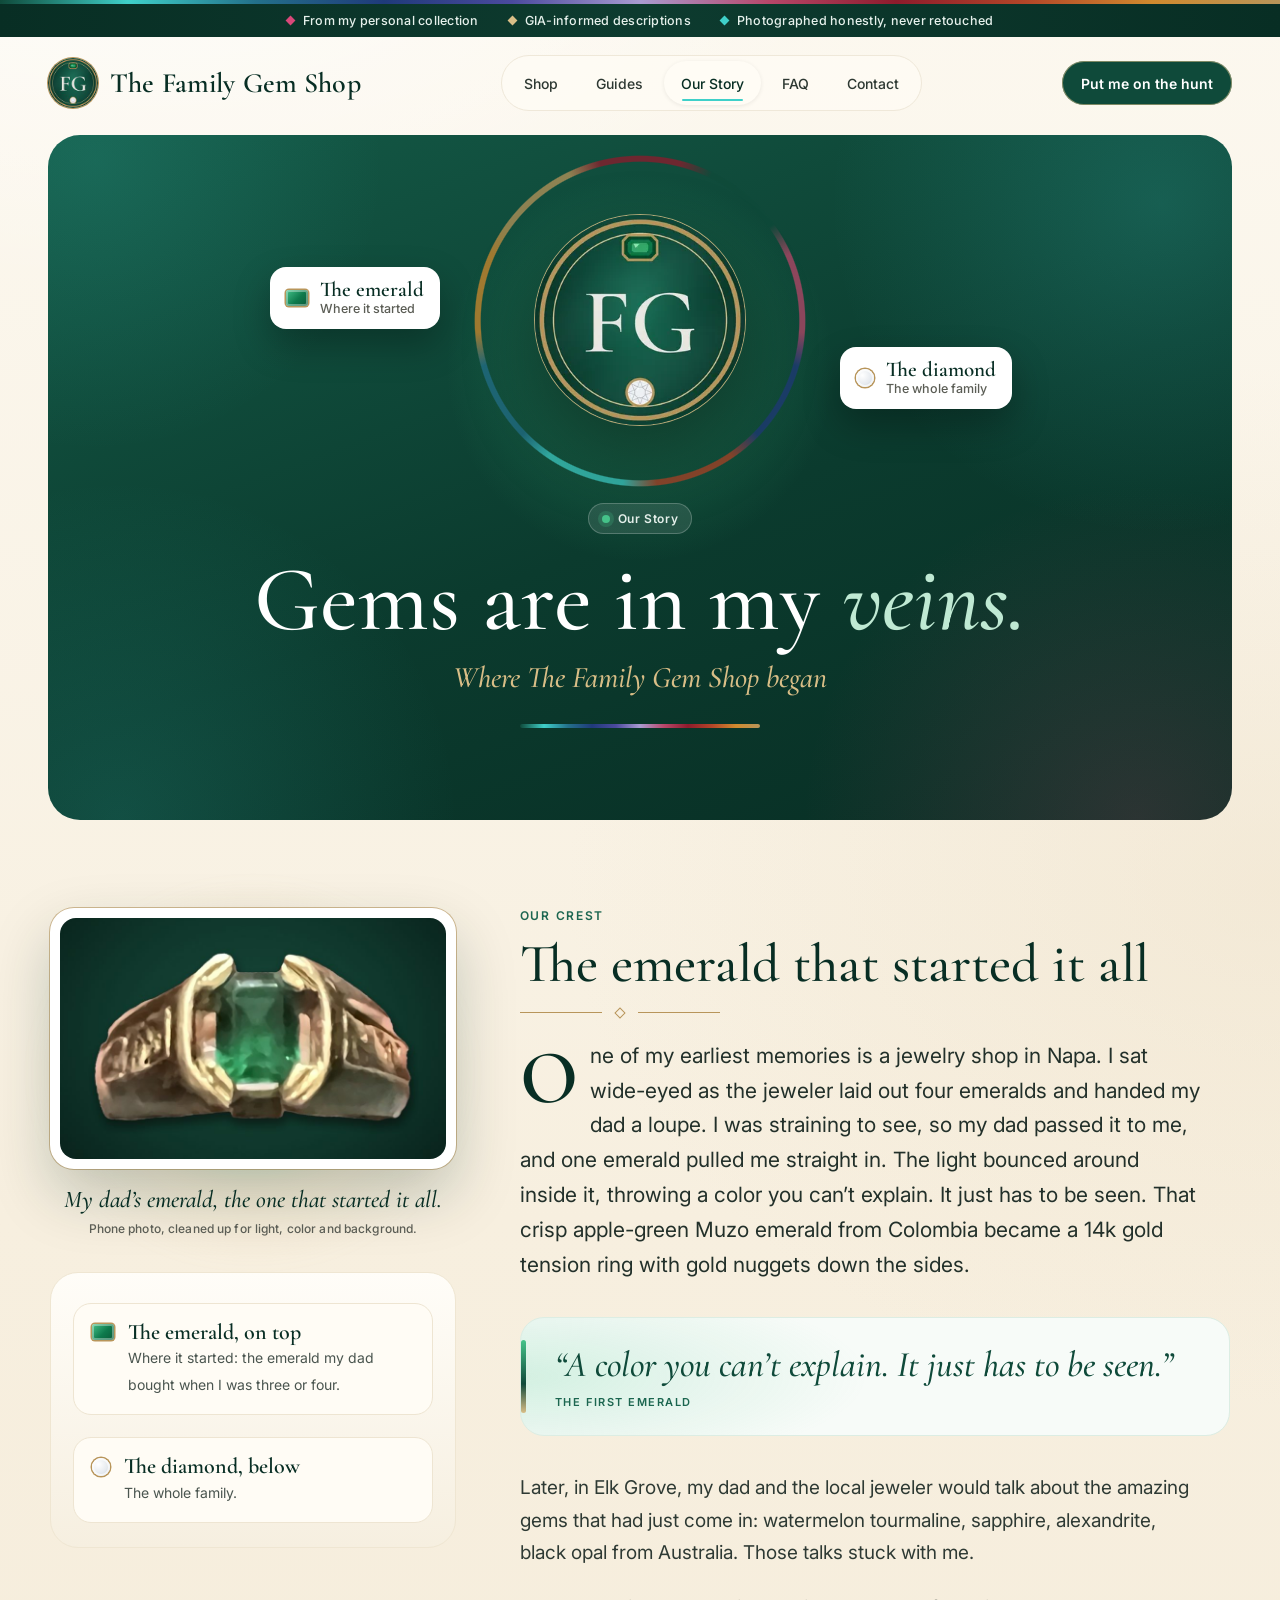
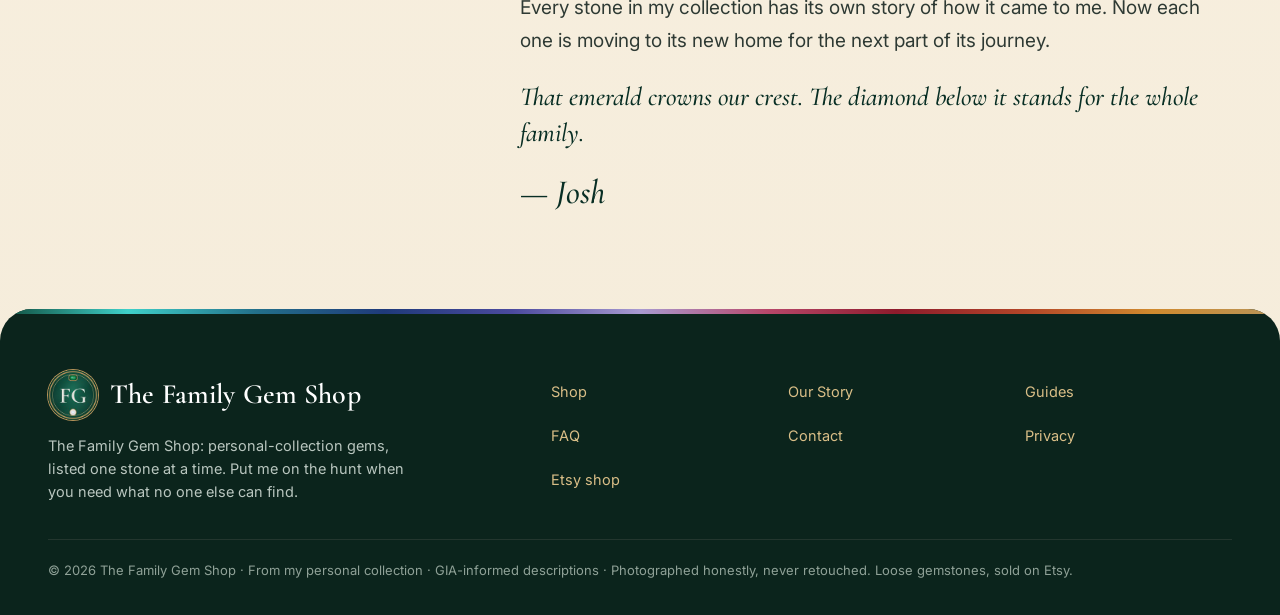
==== commit f49c0e69: "Sharper crest on phones (Joshua approved 10:01 PM PT): re-rendered from the R1 crest generator at 84" ====
--- a/about/index.html
+++ b/about/index.html
@@ -35,7 +35,7 @@
 <a class="skip" href="#main">Skip to content</a><div class="spec-line"></div><div class="ann" role="note"><span style="--c:#D9487A">From my personal collection</span><span style="--c:#D9BE87">GIA-informed descriptions</span><span style="--c:#3FD0C9">Photographed honestly, never retouched</span></div><header><a class="brand" href="../"><img src="../img/crest-128.jpg" width="50" height="50" alt=""><span class="nm">The Family Gem Shop</span></a><nav class="nav" aria-label="Main"><a href="../shop/">Shop</a><a href="../guides/">Guides</a><a href="../about/" class="on" aria-current="page">Our Story</a><a href="../faq/">FAQ</a><a href="../contact/">Contact</a></nav><div class="hd-r"><a class="ask" href="../contact/">Put me on the hunt</a><details class="mnav"><summary><b aria-hidden="true"></b>Menu</summary><nav aria-label="Mobile"><a href="../shop/">Shop</a><a href="../guides/">Guides</a><a href="../about/" class="on" aria-current="page">Our Story</a><a href="../faq/">FAQ</a><a href="../contact/">Contact</a></nav></details></div></header>
 <main id="main" class="f">
 <div class="wrap">
-<section class="shero"><div class="rg"></div><img class="cr" src="../img/crest-280.jpg" width="210" height="210" alt="The Family Gem Shop crest: FG with an emerald above and a diamond below">
+<section class="shero"><div class="rg"></div><picture><source type="image/webp" srcset="../img/crest-280.webp 280w, ../img/crest-560.webp 560w, ../img/crest-840.webp 840w" sizes="(max-width:820px) 140px, 210px"><img class="cr" src="../img/crest-280.jpg" srcset="../img/crest-280.jpg 280w, ../img/crest-560.jpg 560w, ../img/crest-840.jpg 840w" sizes="(max-width:820px) 140px, 210px" width="210" height="210" alt="The Family Gem Shop crest: FG with an emerald above and a diamond below"></picture>
 <div class="ft l"><i class="gem-e"></i><div><b>The emerald</b>Where it started</div></div><div class="ft r"><i class="gem-d"></i><div><b>The diamond</b>The whole family</div></div><span class="pill" style="--c:#46C38A"><i></i>Our Story</span>
 <h1>Gems are in my <em>veins.</em></h1><div class="sub">Where The Family Gem Shop began</div><div class="sp2"></div></section>
 <section class="sbody ed"><div class="side"><figure class="ringfig"><div class="rf"><img src="../img/our-story-ring-800.jpg" srcset="../img/our-story-ring-400.jpg 400w, ../img/our-story-ring-800.jpg 800w, ../img/our-story-ring-1600.jpg 1600w" sizes="(max-width:820px) 92vw, 440px" width="800" height="500" loading="lazy" decoding="async" alt="My dad’s 14k gold tension ring: a green emerald held in the tension head, gold nuggets along the sides"></div><figcaption>My dad’s emerald, the one that started it all.<small>Phone photo, cleaned up for light, color and background.</small></figcaption></figure>
--- a/f.css
+++ b/f.css
@@ -62,7 +62,7 @@
 }
 
 
-body{background:#fff;color:#17201B}
+body{color:#17201B}
 .spec-line{height:4px;background:linear-gradient(90deg,#0F4A3A,#3FD0C9,#23708A,#1F3A7A,#4B4A9E,#A99BD1,#B8476A,#8E1B2C,#B34528,#D08A2E,#B8955A)}
 .ann{display:flex;justify-content:center;gap:30px;background:var(--emd);color:#E6F1EC;font:500 12.5px Inter;letter-spacing:.02em;padding:9px}
 .ann span:before{content:'';display:inline-block;width:7px;height:7px;transform:rotate(45deg);margin-right:9px;vertical-align:1px;background:var(--c)}
@@ -85,7 +85,7 @@
 /* HERO: white stage, micro-glows, color wheel */
 .hero{border-radius:32px;margin-top:6px;padding:56px 56px 30px;position:relative;overflow:hidden;border:1px solid #EFE8D9;
  background:radial-gradient(circle at 6% 14%,rgba(63,208,201,.17),transparent 26%),radial-gradient(circle at 36% 104%,rgba(184,71,106,.13),transparent 28%),
- radial-gradient(circle at 98% 6%,rgba(208,138,46,.15),transparent 24%),radial-gradient(circle at 98% 96%,rgba(31,58,122,.10),transparent 26%),linear-gradient(180deg,#FFFFFF,#FCFAF5)}
+ radial-gradient(circle at 98% 6%,rgba(208,138,46,.15),transparent 24%),radial-gradient(circle at 98% 96%,rgba(31,58,122,.10),transparent 26%),linear-gradient(180deg,#FFFCF4,#F8F0DF)}
 .hero .in{display:grid;grid-template-columns:1fr 1.08fr;gap:20px;align-items:center}
 .hero h1{font-size:84px;line-height:.98;color:var(--emd);margin:22px 0 22px;font-weight:500;letter-spacing:-.005em}
 .hero h1 .sw{background:linear-gradient(90deg,#1C6650,#23708A 28%,#4B4A9E 52%,#B8476A 76%,#B34528);-webkit-background-clip:text;background-clip:text;color:transparent;font-style:italic;padding-right:4px}
@@ -436,7 +436,7 @@
 /* inner page header (F) */
 .phead{border-radius:32px;margin-top:6px;padding:40px 56px 44px;position:relative;overflow:hidden;border:1px solid #EFE8D9;
  background:radial-gradient(circle at 4% 10%,rgba(217,72,122,.12),transparent 26%),radial-gradient(circle at 30% 110%,rgba(63,208,201,.14),transparent 30%),
- radial-gradient(circle at 96% 8%,rgba(208,138,46,.14),transparent 24%),radial-gradient(circle at 98% 96%,rgba(46,111,176,.12),transparent 26%),linear-gradient(180deg,#FFFFFF,#FCFAF5)}
+ radial-gradient(circle at 96% 8%,rgba(208,138,46,.14),transparent 24%),radial-gradient(circle at 98% 96%,rgba(46,111,176,.12),transparent 26%),linear-gradient(180deg,#FFFCF4,#F8F0DF)}
 .phead .label{margin-top:16px}
 .phead h1{font-size:clamp(42px,6vw,72px)!important;line-height:1!important;color:var(--emd);margin:12px 0 14px!important;font-weight:500}
 .phead .lead{font-size:18.5px;line-height:1.6;color:#3B463F;max-width:44em;margin:0}
@@ -444,7 +444,7 @@
 .phead .ctas{margin-top:24px}
 .phead .chips{justify-content:flex-start;margin-top:26px}
 .phead .sp3{position:absolute;left:0;right:0;bottom:0;height:4px;background:linear-gradient(90deg,#0F4A3A,#3FD0C9,#23708A,#1F3A7A,#4B4A9E,#A99BD1,#B8476A,#8E1B2C,#B34528,#D08A2E,#B8955A)}
-.sheet{background:#fff;border:1px solid #EEE7D8;border-radius:28px;padding:44px 56px;margin-top:22px;box-shadow:0 18px 40px -30px rgba(30,42,36,.35);max-width:none!important}
+.sheet{background:#FFFCF5;border:1px solid #EEE7D8;border-radius:28px;padding:44px 56px;margin-top:22px;box-shadow:0 18px 40px -30px rgba(30,42,36,.35);max-width:none!important}
 .sheet.prose>*{max-width:46em}
 main.std .sheet h2:first-child{margin-top:0}
 .guide{border-top:6px solid var(--stone)}
@@ -510,3 +510,118 @@
 main.std .prose a:not(.btn),main.std .note a,main.std details a{padding:12px 0;margin:-12px 0}
 main.std .sh h2{font-size:clamp(38px,4.2vw,54px);margin:0;line-height:1}
 main.std .sh p{margin:0}
+/* Phase 2 per-stone layer (Oct 16, 2026): thumbs, video, variety layer. All color from the stone's own CSS vars. */
+.ths{display:grid;grid-template-columns:repeat(3,1fr);gap:10px;margin-top:14px;padding:0 10px}
+.ths .th{display:block;border-radius:12px;overflow:hidden;background:#fff;box-shadow:0 0 0 1px var(--stone-line),0 10px 22px -16px rgba(30,42,36,.4);transition:transform .15s}
+.ths .th:hover{transform:translateY(-2px)}
+.ths .th:focus-visible{outline:2px solid var(--stone-ink);outline-offset:3px}
+.ths img{display:block;width:100%;height:auto;aspect-ratio:1}
+.sdl{grid-column:1/-1;display:grid;grid-template-columns:260px 1fr;gap:40px;align-items:start;margin-top:18px;padding-top:30px;border-top:1px solid var(--stone-line)}
+.vid{margin:0}
+.vid video{display:block;width:100%;height:auto;aspect-ratio:9/16;border-radius:20px;background:var(--stone-soft);box-shadow:0 0 0 1px rgba(184,149,90,.55),0 22px 48px -24px rgba(30,42,36,.45)}
+.vid figcaption{font-size:13px;color:var(--muted);margin-top:10px;text-align:center}
+.lay .label{margin:0 0 12px}
+.lbs{display:grid;grid-template-columns:repeat(3,1fr);gap:16px}
+.lb{background:#fff;border:1px solid var(--stone-line);border-top:4px solid var(--stone);border-radius:18px;padding:18px 20px}
+.lb h3{font:600 24px/1.1 Cormorant;color:var(--stone-ink);margin:0 0 10px}
+.lb ul{margin:0;padding:0;list-style:none}
+.lb li{position:relative;padding-left:16px;font-size:14.5px;line-height:1.5;color:#2E3A34;margin:0 0 8px}
+.lb li:before{content:'';position:absolute;left:0;top:.6em;width:6px;height:6px;transform:rotate(45deg);background:var(--stone)}
+@media (max-width:1180px) and (min-width:821px){.sdl{grid-template-columns:220px 1fr;gap:24px}.lbs{grid-template-columns:1fr}}
+@media (max-width:820px){.sdl{grid-template-columns:1fr;gap:20px;padding-top:20px}.vid{max-width:260px;margin:0 auto}.lbs{grid-template-columns:1fr}.ths{padding:0 18px}}
+.namenote{font-size:15px;line-height:1.5;color:var(--stone-ink);margin:-6px 0 16px;padding:8px 14px;border-radius:12px;background:var(--stone-soft);border:1px solid var(--stone-line)}
+.sd h2{overflow-wrap:anywhere}
+
+/* ===== Cream & streaks theme (approved by Joshua, Oct 16, 2026, 9:09 PM PT) =====
+   Warm cream base with subtle depth on every page; soft rays in each stone's own color sweep toward the gem and fade
+   into a calm cream halo; stone sections tinted toward their stone; home hero and inner page headers use multi-color
+   streaks (never green-only). Contrast: muted grey darkened inside tinted sections, name-note ink deepened (AA on all palettes). */
+:root{--cr0:#FCF8EF;--cr1:#F7EFDF;--cr2:#F1E6D0}
+body{background:
+  radial-gradient(1200px 700px at 12% -6%,rgba(255,255,255,.75),transparent 60%),
+  radial-gradient(1100px 800px at 100% 40%,rgba(233,218,190,.35),transparent 65%),
+  linear-gradient(180deg,var(--cr0),var(--cr1) 55%,#F5ECDA)!important;background-attachment:scroll}
+/* white panels -> warm ivory so nothing is flat white */
+.pc,.sheet,.lb,.qbuy,.tc,.gcard,.cc{background-color:#FFFCF5}
+.pc .pic{background:radial-gradient(circle at 50% 45%,color-mix(in srgb,var(--stone,#B8955A) 16%,var(--cr0)),var(--cr0) 80%)!important}
+.nav{background:rgba(255,252,245,.7)}
+/* ---- rays behind every framed gem: stone color, fading out toward the gem (cream halo) and at the rim ---- */
+.glow::before{inset:-26%!important;border-radius:50%;
+  background:
+   radial-gradient(closest-side,var(--cr0) 0%,rgba(252,248,239,.92) 30%,transparent 52%),
+   repeating-conic-gradient(from 8deg,color-mix(in srgb,var(--stone-glow,var(--stone,#B8955A)) 100%,transparent) 0deg 2.2deg,transparent 2.2deg 11deg),
+   radial-gradient(closest-side,color-mix(in srgb,var(--stone,#B8955A) 22%,transparent) 30%,transparent 100%)!important;
+  -webkit-mask:radial-gradient(closest-side,#000 0%,#000 58%,transparent 100%);mask:radial-gradient(closest-side,#000 0%,#000 58%,transparent 100%);
+  opacity:.55;filter:blur(1.2px)}
+/* ---- home hero: same cream, multi-color streaks from the whole collection (never green-only) ---- */
+.hero{background:
+  radial-gradient(circle at 6% 14%,rgba(63,208,201,.16),transparent 26%),radial-gradient(circle at 36% 104%,rgba(217,72,122,.13),transparent 28%),
+  radial-gradient(circle at 98% 6%,rgba(232,150,46,.16),transparent 24%),radial-gradient(circle at 98% 96%,rgba(46,111,176,.11),transparent 26%),
+  linear-gradient(180deg,#FFFCF4,#F8F0DF)!important;border-color:#EADFC8!important}
+.wheel::before{content:'';position:absolute;inset:-14%;border-radius:50%;z-index:0;pointer-events:none;
+  background:
+   radial-gradient(closest-side,#FDF9F0 0%,rgba(253,249,240,.94) 26%,transparent 50%),
+   repeating-conic-gradient(from 0deg,transparent 0deg 6deg,rgba(255,255,255,0) 6deg 8deg),
+   conic-gradient(from 0deg,rgba(217,72,122,.55),rgba(232,150,46,.5),rgba(226,196,60,.45),rgba(52,181,107,.5),rgba(63,208,201,.5),rgba(46,111,176,.5),rgba(107,90,205,.5),rgba(217,72,122,.55));
+  -webkit-mask:radial-gradient(closest-side,#000 40%,transparent 100%),repeating-conic-gradient(#000 0deg 2.4deg,transparent 2.4deg 9deg);-webkit-mask-composite:source-in;
+  mask:radial-gradient(closest-side,#000 40%,transparent 100%) intersect,repeating-conic-gradient(#000 0deg 2.4deg,transparent 2.4deg 9deg);
+  opacity:.36;filter:blur(1.4px)}
+.wheel>*{z-index:1}
+.hcard{background:#FFFCF5}
+/* ---- stone sections: cream tinted toward the stone's own color ---- */
+.sd{background:
+  radial-gradient(ellipse 55% 75% at 18% 28%,color-mix(in srgb,var(--stone) 26%,var(--cr0)),transparent 72%),
+  radial-gradient(ellipse 60% 60% at 100% 100%,color-mix(in srgb,var(--stone) 10%,var(--cr1)),transparent 70%),
+  linear-gradient(180deg,color-mix(in srgb,var(--stone) 6%,var(--cr0)),color-mix(in srgb,var(--stone) 9%,var(--cr1)))!important;
+  border-color:color-mix(in srgb,var(--stone) 28%,#EADFC8)!important}
+.sd .sdp .glow::before{inset:-34%!important;opacity:.6}
+.sd .vbox,.namenote{background:color-mix(in srgb,var(--stone) 12%,#FFFCF5)!important}
+.sd .lb{background:color-mix(in srgb,var(--stone) 6%,#FFFAF0)!important}
+.vid video{background:color-mix(in srgb,var(--stone) 14%,var(--cr0))}
+/* ---- slightly brighter accents for pop ---- */
+.pc .band,.sd:before,.lb,.phead .sp3{filter:saturate(1.3) brightness(1.04)}
+.chip,.soonchip{filter:saturate(1.2)}
+.ann{background:linear-gradient(90deg,#082E24,#0D3B2F 50%,#082E24)}
+/* contrast: darker muted grey inside tinted sections; slightly deeper stone ink on the name note */
+.sd{--muted:#4F5149}
+.sd .namenote{color:color-mix(in srgb,var(--stone-ink) 85%,#000)!important}
+
+/* ivory instead of flat white on small panels, all pages */
+.pill,.tag,.btn.out,.range,.range .pchip,.legendcard .row,.ringnote,.ls .legend span,.mnav nav,.nav a.on,.nav a:hover{background-color:#FFFCF5}
+.phead{border-color:#EADFC8}
+/* phones: rays a touch stronger so they read on a small screen, still soft */
+@media (max-width:820px){
+ .wheel::before{inset:-18%;opacity:.5}
+ .glow::before{opacity:.68}
+ .sd .sdp .glow::before{opacity:.72}
+}
+/* contrast pass for the cream base (audit Oct 16, 2026): AA 4.5:1 for small text on every page */
+:root{--muted:#5B5D55}
+.sd{--muted:#4F5149}
+.chip{color:color-mix(in srgb,var(--fg) 68%,#141414)!important;filter:none!important}
+/* label + wheel-label hues darkened just enough for 4.8:1 on the deepest cream (same hue family) */
+.label{color:#216B67}
+main .label[style*="#187C45"],.dot span[style*="#187C45"]{color:#16703E!important}
+main .label[style*="#23708A"],.dot span[style*="#23708A"]{color:#216982!important}
+main .label[style*="#267C78"],.dot span[style*="#267C78"]{color:#216B67!important}
+main .label[style*="#2E6FB0"],.dot span[style*="#2E6FB0"]{color:#29649E!important}
+main .label[style*="#3FD0C9"],.dot span[style*="#3FD0C9"]{color:#216C69!important}
+main .label[style*="#6A5ACD"],.dot span[style*="#6A5ACD"]{color:#5F51B8!important}
+main .label[style*="#886E42"],.dot span[style*="#886E42"]{color:#725C37!important}
+main .label[style*="#996622"],.dot span[style*="#996622"]{color:#84581D!important}
+main .label[style*="#A95719"],.dot span[style*="#A95719"]{color:#984E16!important}
+main .label[style*="#B34528"],.dot span[style*="#B34528"]{color:#A53F25!important}
+main .label[style*="#B8476A"],.dot span[style*="#B8476A"]{color:#A23E5D!important}
+main .label[style*="#B8955A"],.dot span[style*="#B8955A"]{color:#725C38!important}
+main .label[style*="#C92A61"],.dot span[style*="#C92A61"]{color:#B52657!important}
+main .label[style*="#D08A2E"],.dot span[style*="#D08A2E"]{color:#85581D!important}
+main .label[style*="#E07B2E"],.dot span[style*="#E07B2E"]{color:#8F4F1D!important}
+.sd .label[style*="stone-ink"],.lay .label[style*="stone-ink"],.sd .label{color:color-mix(in srgb,var(--stone-ink) 80%,#000)!important}
+.cc .cnt{background:rgba(6,20,16,.32)}
+details{background:#FFFDF7}
+/* soft dark scrim under the white text on the lighter collection tiles */
+.cc::after{content:'';position:absolute;inset:0;z-index:0;pointer-events:none;border-radius:inherit;
+ background:linear-gradient(180deg,rgba(6,20,16,0) 22%,rgba(6,20,16,.34) 62%,rgba(6,20,16,.5))}
+.cc>*{position:relative;z-index:1}
+/* crest served via <picture> (webp + jpg, 280/560/840w); keep the original img layout */
+.ls .crest picture,.shero picture{display:contents}
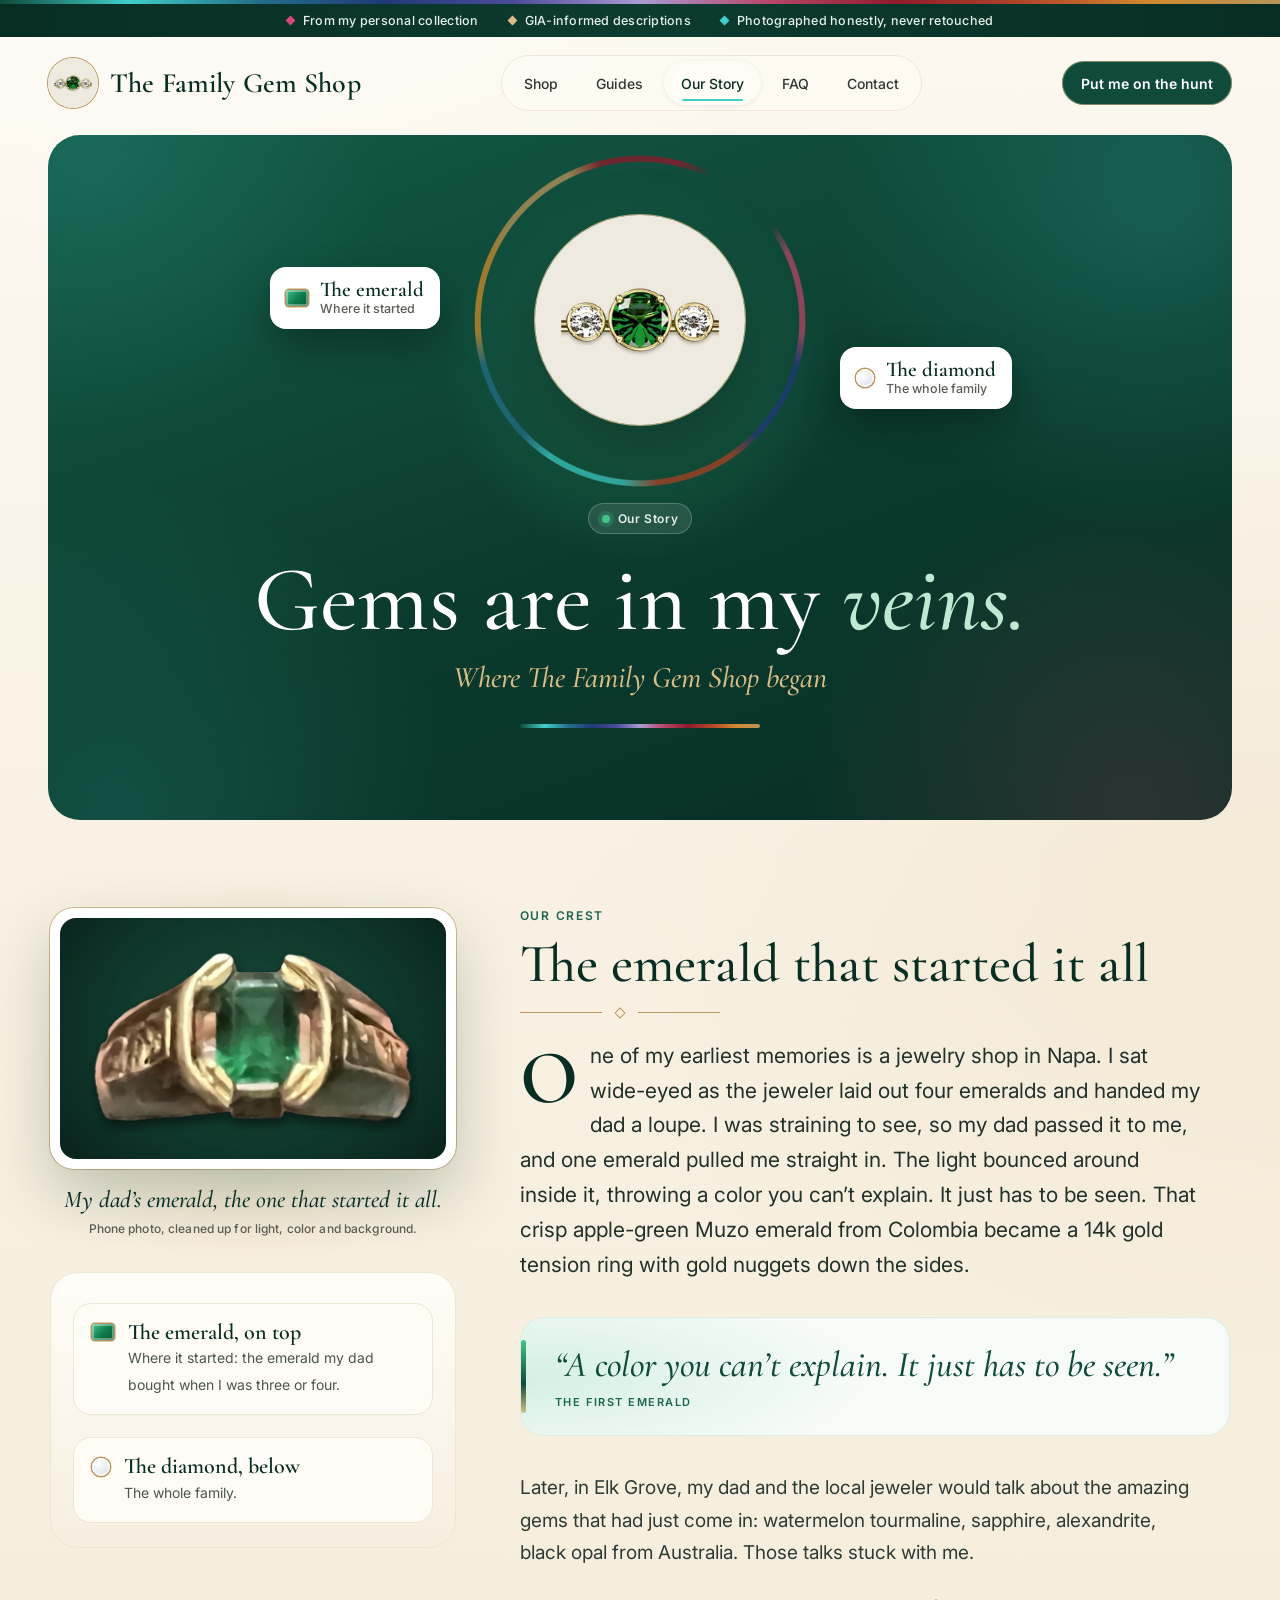
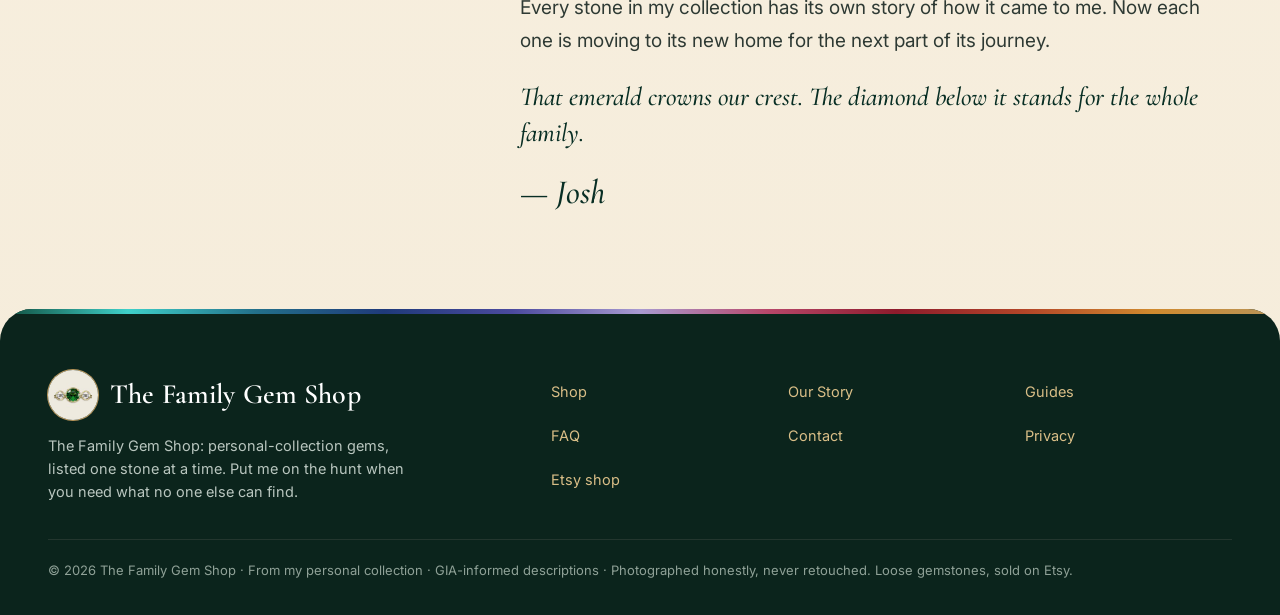
==== commit 57c65108: "Stage final logo kit: header crest, favicons, apple-touch, manifest icons (not merged; awaiting Josh" ====
--- a/about/index.html
+++ b/about/index.html
@@ -3,8 +3,8 @@
 <head>
 <meta charset="utf-8">
 <meta name="viewport" content="width=device-width,initial-scale=1">
-<title>Our Story | The Family Gem Shop</title>
-<meta name="description" content="How The Family Gem Shop began: an emerald my dad bought when I was three or four, and the family crest it inspired.">
+<title>Our Story: The Family Emerald Behind The Family Gem Shop</title>
+<meta name="description" content="How The Family Gem Shop began: an emerald my dad bought when I was three or four, the ring it became, and the family crest it inspired. Our story, in short.">
 <meta name="robots" content="index,follow,max-image-preview:large">
 <link rel="canonical" href="https://thefamilygems.com/about/">
 <meta name="theme-color" content="#0F4A3A">
@@ -14,28 +14,29 @@
 <link rel="manifest" href="../site.webmanifest">
 <meta property="og:type" content="website">
 <meta property="og:site_name" content="The Family Gem Shop">
-<meta property="og:title" content="Our Story | The Family Gem Shop">
-<meta property="og:description" content="How The Family Gem Shop began: an emerald my dad bought when I was three or four, and the family crest it inspired.">
+<meta property="og:title" content="Our Story: The Family Emerald Behind The Family Gem Shop">
+<meta property="og:description" content="How The Family Gem Shop began: an emerald my dad bought when I was three or four, the ring it became, and the family crest it inspired. Our story, in short.">
 <meta property="og:url" content="https://thefamilygems.com/about/">
-<meta property="og:image" content="https://thefamilygems.com/img/og.png">
+<meta property="og:image" content="https://thefamilygems.com/img/og/og-about.jpg">
 <meta property="og:image:width" content="1200">
 <meta property="og:image:height" content="630">
-<meta property="og:image:alt" content="The Family Gem Shop crest with four stones from the collection">
+<meta property="og:image:alt" content="The Family Gem Shop crest and the family emerald ring on a cream background">
 <meta property="og:locale" content="en_US">
 <meta name="twitter:card" content="summary_large_image">
-<meta name="twitter:title" content="Our Story | The Family Gem Shop">
-<meta name="twitter:description" content="How The Family Gem Shop began: an emerald my dad bought when I was three or four, and the family crest it inspired.">
-<meta name="twitter:image" content="https://thefamilygems.com/img/og.png">
+<meta name="twitter:title" content="Our Story: The Family Emerald Behind The Family Gem Shop">
+<meta name="twitter:description" content="How The Family Gem Shop began: an emerald my dad bought when I was three or four, the ring it became, and the family crest it inspired. Our story, in short.">
+<meta name="twitter:image" content="https://thefamilygems.com/img/og/og-about.jpg">
+<meta name="twitter:image:alt" content="The Family Gem Shop crest and the family emerald ring on a cream background">
 <link rel="preload" href="../fonts/inter-var.woff2" as="font" type="font/woff2" crossorigin>
 <link rel="preload" href="../fonts/cormorant-var.woff2" as="font" type="font/woff2" crossorigin>
 <link rel="stylesheet" href="../f.css">
-<script type="application/ld+json">{"@context":"https://schema.org","@type":"BreadcrumbList","itemListElement":[{"@type":"ListItem","position":1,"name":"Home","item":"https://thefamilygems.com/"},{"@type":"ListItem","position":2,"name":"Our Story","item":"https://thefamilygems.com/about/"}]}</script>
+<script type="application/ld+json">{"@context":"https://schema.org","@graph":[{"@type":"Organization","@id":"https://thefamilygems.com/#org","name":"The Family Gem Shop","url":"https://thefamilygems.com/","logo":"https://thefamilygems.com/img/logo-512.png","description":"Loose gemstones from one family's personal collection, photographed honestly and listed one stone at a time on Etsy."},{"@type":"WebSite","@id":"https://thefamilygems.com/#website","name":"The Family Gem Shop","url":"https://thefamilygems.com/","publisher":{"@id":"https://thefamilygems.com/#org"},"inLanguage":"en-US"}]}</script><script type="application/ld+json">{"@context":"https://schema.org","@type":"BreadcrumbList","itemListElement":[{"@type":"ListItem","position":1,"name":"Home","item":"https://thefamilygems.com/"},{"@type":"ListItem","position":2,"name":"Our Story","item":"https://thefamilygems.com/about/"}]}</script>
 </head>
 <body>
-<a class="skip" href="#main">Skip to content</a><div class="spec-line"></div><div class="ann" role="note"><span style="--c:#D9487A">From my personal collection</span><span style="--c:#D9BE87">GIA-informed descriptions</span><span style="--c:#3FD0C9">Photographed honestly, never retouched</span></div><header><a class="brand" href="../"><img src="../img/crest-128.jpg" width="50" height="50" alt=""><span class="nm">The Family Gem Shop</span></a><nav class="nav" aria-label="Main"><a href="../shop/">Shop</a><a href="../guides/">Guides</a><a href="../about/" class="on" aria-current="page">Our Story</a><a href="../faq/">FAQ</a><a href="../contact/">Contact</a></nav><div class="hd-r"><a class="ask" href="../contact/">Put me on the hunt</a><details class="mnav"><summary><b aria-hidden="true"></b>Menu</summary><nav aria-label="Mobile"><a href="../shop/">Shop</a><a href="../guides/">Guides</a><a href="../about/" class="on" aria-current="page">Our Story</a><a href="../faq/">FAQ</a><a href="../contact/">Contact</a></nav></details></div></header>
+<a class="skip" href="#main">Skip to content</a><div class="spec-line"></div><div class="ann" role="note"><span style="--c:#D9487A">From my personal collection</span><span style="--c:#D9BE87">GIA-informed descriptions</span><span style="--c:#3FD0C9">Photographed honestly, never retouched</span></div><header><a class="brand" href="../"><img src="../img/crest-128.jpg" srcset="../img/crest-128.jpg 2x, ../img/crest-160.jpg 3x" width="50" height="50" alt=""><span class="nm">The Family Gem Shop</span></a><nav class="nav" aria-label="Main"><a href="../shop/">Shop</a><a href="../guides/">Guides</a><a href="../about/" class="on" aria-current="page">Our Story</a><a href="../faq/">FAQ</a><a href="../contact/">Contact</a></nav><div class="hd-r"><a class="ask" href="../contact/">Put me on the hunt</a><details class="mnav"><summary><b aria-hidden="true"></b>Menu</summary><nav aria-label="Mobile"><a href="../shop/">Shop</a><a href="../guides/">Guides</a><a href="../about/" class="on" aria-current="page">Our Story</a><a href="../faq/">FAQ</a><a href="../contact/">Contact</a></nav></details></div></header>
 <main id="main" class="f">
 <div class="wrap">
-<section class="shero"><div class="rg"></div><picture><source type="image/webp" srcset="../img/crest-280.webp 280w, ../img/crest-560.webp 560w, ../img/crest-840.webp 840w" sizes="(max-width:820px) 140px, 210px"><img class="cr" src="../img/crest-280.jpg" srcset="../img/crest-280.jpg 280w, ../img/crest-560.jpg 560w, ../img/crest-840.jpg 840w" sizes="(max-width:820px) 140px, 210px" width="210" height="210" alt="The Family Gem Shop crest: FG with an emerald above and a diamond below"></picture>
+<section class="shero"><div class="rg"></div><picture><source type="image/webp" srcset="../img/crest-280.webp 280w, ../img/crest-380.webp 380w, ../img/crest-560.webp 560w, ../img/crest-840.webp 840w" sizes="(max-width:820px) 140px, 210px"><img class="cr" src="../img/crest-280.jpg" srcset="../img/crest-280.jpg 280w, ../img/crest-380.jpg 380w, ../img/crest-560.jpg 560w, ../img/crest-840.jpg 840w" sizes="(max-width:820px) 140px, 210px" width="210" height="210" alt="The Family Gem Shop crest: an emerald between two diamonds on a gold bar"></picture>
 <div class="ft l"><i class="gem-e"></i><div><b>The emerald</b>Where it started</div></div><div class="ft r"><i class="gem-d"></i><div><b>The diamond</b>The whole family</div></div><span class="pill" style="--c:#46C38A"><i></i>Our Story</span>
 <h1>Gems are in my <em>veins.</em></h1><div class="sub">Where The Family Gem Shop began</div><div class="sp2"></div></section>
 <section class="sbody ed"><div class="side"><figure class="ringfig"><div class="rf"><img src="../img/our-story-ring-800.jpg" srcset="../img/our-story-ring-400.jpg 400w, ../img/our-story-ring-800.jpg 800w, ../img/our-story-ring-1600.jpg 1600w" sizes="(max-width:820px) 92vw, 440px" width="800" height="500" loading="lazy" decoding="async" alt="My dad’s 14k gold tension ring: a green emerald held in the tension head, gold nuggets along the sides"></div><figcaption>My dad’s emerald, the one that started it all.<small>Phone photo, cleaned up for light, color and background.</small></figcaption></figure>
@@ -47,6 +48,6 @@
 <p class="long">Later, in Elk Grove, my dad and the local jeweler would talk about the amazing gems that had just come in: watermelon tourmaline, sapphire, alexandrite, black opal from Australia. Those talks stuck with me.</p><p class="long">Every stone in my collection has its own story of how it came to me. Now each one is moving to its new home for the next part of its journey.</p><p class="long close">That emerald crowns our crest. The diamond below it stands for the whole family.</p><div class="sig">— Josh</div></div></section>
 </div>
 </main>
-<footer><div class="spec-line"></div><div class="fg"><div><a class="brand" href="../"><img src="../img/crest-128.jpg" width="50" height="50" alt=""><span class="nm">The Family Gem Shop</span></a><p>The Family Gem Shop: personal-collection gems, listed one stone at a time. Put me on the hunt when you need what no one else can find.</p></div><nav class="fl" aria-label="Footer"><a href="../shop/">Shop</a><a href="../about/">Our Story</a><a href="../guides/">Guides</a><a href="../faq/">FAQ</a><a href="../contact/">Contact</a><a href="../privacy/">Privacy</a><a href="https://www.etsy.com/shop/TheFamilyGemShop" rel="noopener">Etsy shop</a></nav></div><div class="copy">&copy; 2026 The Family Gem Shop · From my personal collection · GIA-informed descriptions · Photographed honestly, never retouched. Loose gemstones, sold on Etsy.</div></footer>
+<footer><div class="spec-line"></div><div class="fg"><div><a class="brand" href="../"><img src="../img/crest-128.jpg" srcset="../img/crest-128.jpg 2x, ../img/crest-160.jpg 3x" width="50" height="50" alt=""><span class="nm">The Family Gem Shop</span></a><p>The Family Gem Shop: personal-collection gems, listed one stone at a time. Put me on the hunt when you need what no one else can find.</p></div><nav class="fl" aria-label="Footer"><a href="../shop/">Shop</a><a href="../about/">Our Story</a><a href="../guides/">Guides</a><a href="../faq/">FAQ</a><a href="../contact/">Contact</a><a href="../privacy/">Privacy</a><a href="https://www.etsy.com/shop/TheFamilyGemShop" rel="noopener">Etsy shop</a></nav></div><div class="copy">&copy; 2026 The Family Gem Shop · From my personal collection · GIA-informed descriptions · Photographed honestly, never retouched. Loose gemstones, sold on Etsy.</div></footer>
 </body>
 </html>
--- a/f.css
+++ b/f.css
@@ -203,7 +203,7 @@
 
 .tc .ic{width:48px;height:48px;border-radius:15px;background:linear-gradient(140deg,color-mix(in srgb,var(--c) 70%,#fff),var(--c));display:flex;align-items:center;justify-content:center;margin-bottom:16px;box-shadow:0 10px 20px -8px var(--c);color:#fff}
 .tc .ic .gemico{width:26px;height:26px}
-.tc h4{font-size:26px;color:var(--emd);font-weight:600;line-height:1.1}
+.tc h4,.tc h3{font-size:26px;color:var(--emd);font-weight:600;line-height:1.1}
 .tc p{font-size:14.5px;color:#3A453F;margin-top:6px}
 /* hunt + lore */
 .duo{display:grid;grid-template-columns:1.15fr 1fr;gap:16px}
@@ -344,7 +344,7 @@
  .pg{grid-template-columns:1fr 1fr;gap:10px}.pc{border-radius:20px}.pc .pic{margin:8px 8px 0;padding:12px;border-radius:14px}.pc .meta{padding:10px 12px 14px}.pc h3{font-size:20px}.pc .sub{font-size:12.5px}.pc .chip{font-size:9.5px;padding:4px 8px}.pc .no{display:none}
  .ls{grid-template-columns:1fr;border-radius:24px}.ls .crest{padding:34px}.ls .crest img{width:190px;height:190px}.ls .crest .ct{display:none}
  .ls .txt{padding:30px 22px 32px}.ls .txt:after{display:none}.ls h2{font-size:38px}.ls p{font-size:16px}.ls .legend span{font-size:12.5px}
- .tg{grid-template-columns:1fr 1fr;gap:10px}.tc{padding:18px 16px}.tc h4{font-size:20px}.tc p{font-size:13px}.tc .ic{width:38px;height:38px;margin-bottom:12px}
+ .tg{grid-template-columns:1fr 1fr;gap:10px}.tc{padding:18px 16px}.tc h4,.tc h3{font-size:20px}.tc p{font-size:13px}.tc .ic{width:38px;height:38px;margin-bottom:12px}
  .duo{grid-template-columns:1fr}.huntc .rg{width:220px;height:220px;right:-120px;bottom:-120px}.huntc{padding:34px 24px}.huntc h2{font-size:40px}.lc{padding:18px 18px 18px 24px}.lc h3{font-size:22px}
  footer{padding:0 22px 28px;border-radius:24px 24px 0 0;margin-top:64px}footer .spec-line{margin:0 -22px 40px}.fg{grid-template-columns:1fr;gap:26px}.fl{grid-template-columns:1fr 1fr}
  .sp{grid-template-columns:1fr;grid-template-areas:"g" "p" "m";gap:18px}.more{grid-template-columns:1fr}.below{grid-template-columns:1fr!important}.relrow{flex-wrap:wrap}.relrow .phs{margin-left:0}.relrow .phs div{width:88px}.gal{padding:52px 16px 18px;border-radius:22px}.gal .ctag{top:14px;left:14px}.gal .ntag{top:14px;right:14px}.gal .tags{gap:6px;margin-top:14px}.gal .tags .tag{padding:7px 9px}.gal .tags .tag b{font-size:15px}.gal .fr{padding:8px;border-radius:18px}
@@ -625,3 +625,33 @@
 .cc>*{position:relative;z-index:1}
 /* crest served via <picture> (webp + jpg, 280/560/840w); keep the original img layout */
 .ls .crest picture,.shero picture{display:contents}
+/* ===== stone viewer: 4 photos + 1 video tile, one player (Oct 16, 2026, 10:08 PM PT) ===== */
+.ths{grid-template-columns:repeat(5,1fr);gap:8px}
+.ths .th{position:relative}
+.ths .th[aria-current="true"]{box-shadow:0 0 0 2px var(--stone-ink),0 10px 22px -16px rgba(30,42,36,.4)}
+.ths .thv img{filter:saturate(1.05) brightness(.92)}
+.play{position:absolute;left:50%;top:44%;width:30px;height:30px;transform:translate(-50%,-50%);border-radius:50%;
+ background:rgba(8,20,16,.62);box-shadow:0 0 0 2px rgba(255,255,255,.9),0 6px 16px rgba(0,0,0,.35)}
+.play:after{content:'';position:absolute;left:54%;top:50%;transform:translate(-50%,-50%);border-style:solid;border-width:7px 0 7px 11px;border-color:transparent transparent transparent #fff}
+.ths .vl{position:absolute;left:0;right:0;bottom:0;padding:3px 0 4px;text-align:center;font:600 10.5px/1 Inter;letter-spacing:.06em;text-transform:uppercase;color:#fff;background:linear-gradient(0deg,rgba(8,20,16,.78),rgba(8,20,16,0))}
+.sdp .photo.isvid{background:#0E1512;display:flex;justify-content:center}
+.sdp .photo video{display:block;width:min(100%,calc(min(72vh,620px)*9/16));height:auto;aspect-ratio:9/16;object-fit:contain;background:#0E1512}
+.sdp .photo img[hidden],.sdp .photo video[hidden]{display:none}
+.vcard{position:relative;display:block;border-radius:20px;overflow:hidden;aspect-ratio:9/16;background:var(--stone-soft);box-shadow:0 0 0 1px rgba(184,149,90,.55),0 22px 48px -24px rgba(30,42,36,.45)}
+.vcard img{display:block;width:100%;height:100%;object-fit:cover}
+.play.big{top:46%;width:72px;height:72px;background:rgba(8,20,16,.58);box-shadow:0 0 0 3px rgba(255,255,255,.92),0 10px 30px rgba(0,0,0,.4);transition:transform .15s}
+.play.big:after{border-width:14px 0 14px 22px}
+.vcard:hover .play.big{transform:translate(-50%,-50%) scale(1.06)}
+.vcard .vl{position:absolute;left:50%;bottom:16px;transform:translateX(-50%);white-space:nowrap;padding:8px 14px;border-radius:99px;font:600 13px/1 Inter;color:#fff;background:rgba(8,20,16,.66)}
+.vcard:focus-visible,.ths .th:focus-visible{outline:2px solid var(--stone-ink);outline-offset:3px}
+.pc .pic{position:relative}
+.vchip{position:absolute;left:22px;top:22px;z-index:2;display:inline-flex;align-items:center;gap:5px;padding:4px 9px 4px 7px;border-radius:99px;font:600 10.5px/1 Inter;letter-spacing:.06em;text-transform:uppercase;color:#fff;background:rgba(8,20,16,.72)}
+.vchip i{width:0;height:0;border-style:solid;border-width:4px 0 4px 7px;border-color:transparent transparent transparent #fff}
+@media (max-width:820px){.ths{gap:6px}.ths .vl{font-size:9.5px;padding:2px 0 3px}.play{width:22px;height:22px;top:40%}.play:after{border-width:5px 0 5px 8px}.vchip{left:16px;top:16px;font-size:10px}}
+/* tile badge sits in the corner so the gem in the video frame stays visible */
+.ths .thv .play{left:6px;top:6px;transform:none;width:22px;height:22px}
+.ths .thv .play:after{border-width:5px 0 5px 8px}
+.ths .vl{background:rgba(8,20,16,.82)}
+.vcard img{position:absolute;inset:0;width:100%!important;height:100%!important;max-width:none;object-fit:cover}
+/* SEO pass (Oct 17, 2026): <picture> wrappers keep the original img layout */
+.photo picture,.ths picture,.vcard picture{display:contents}
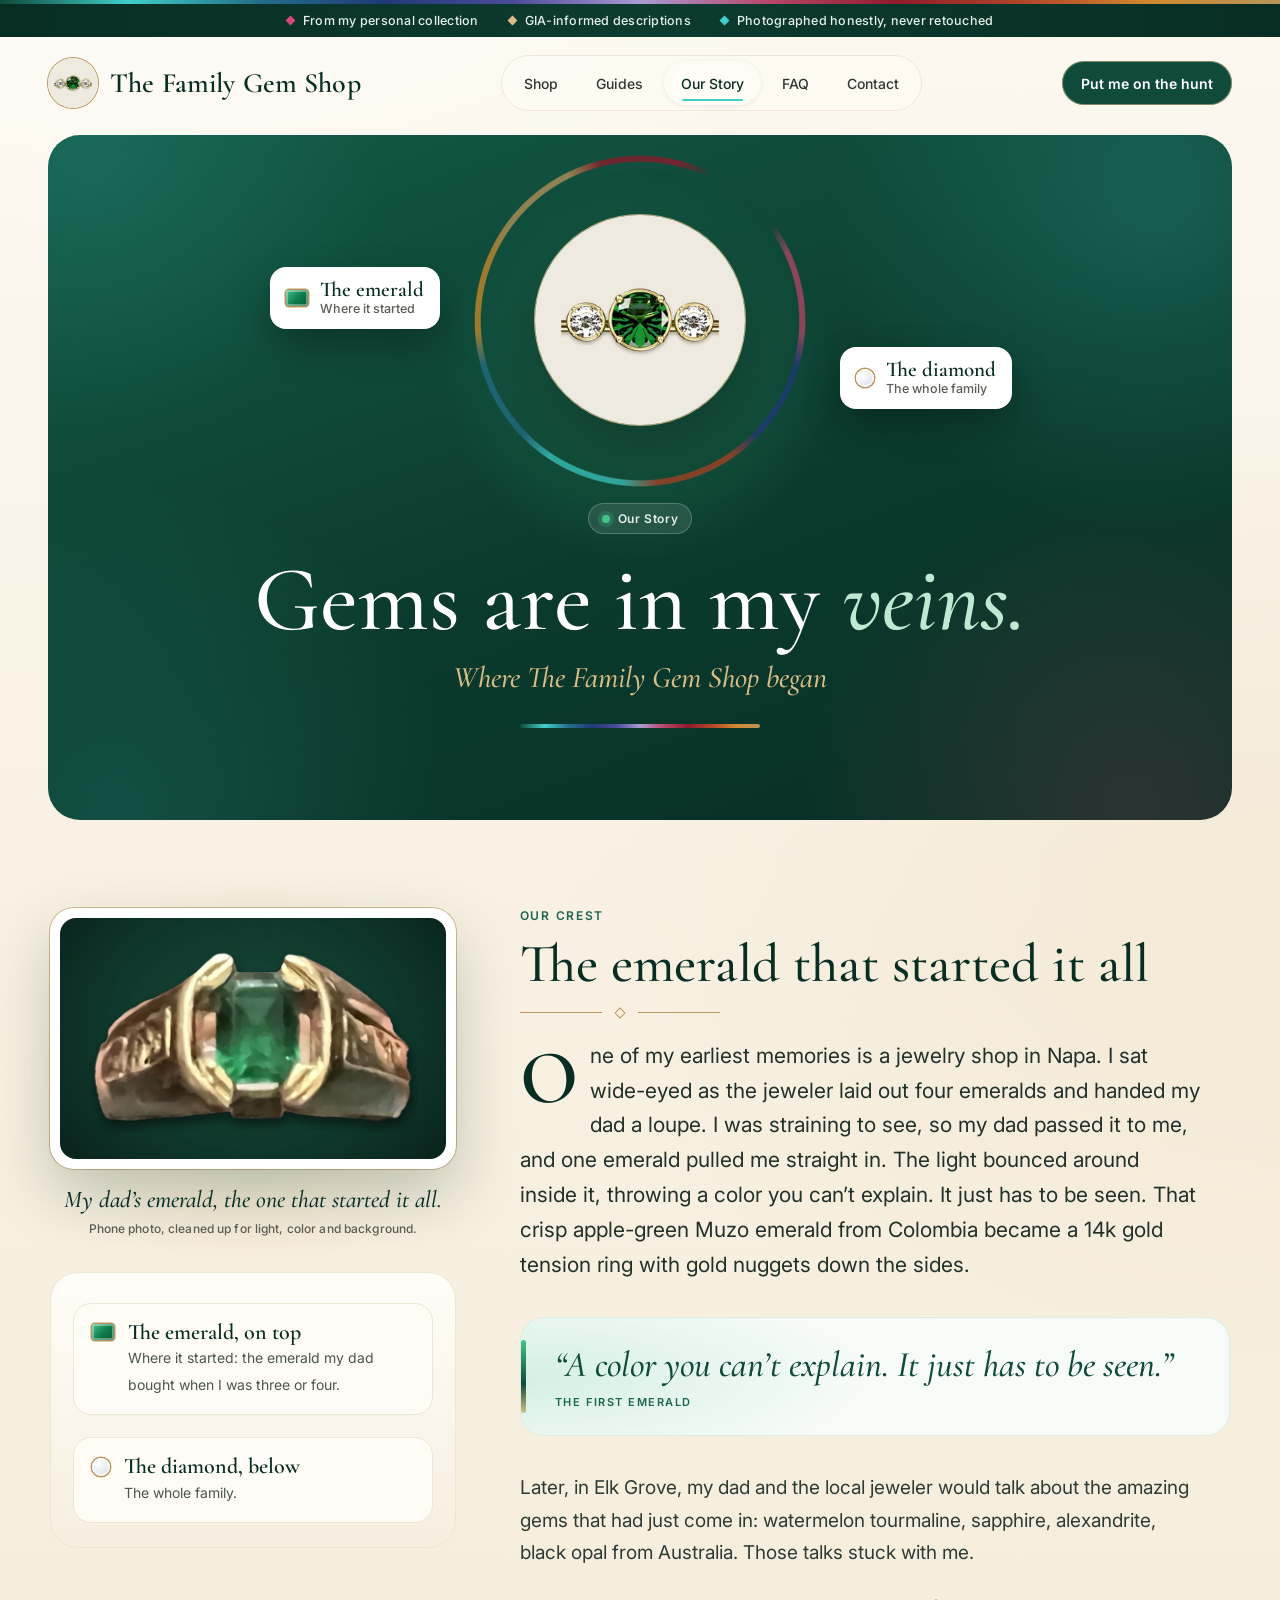
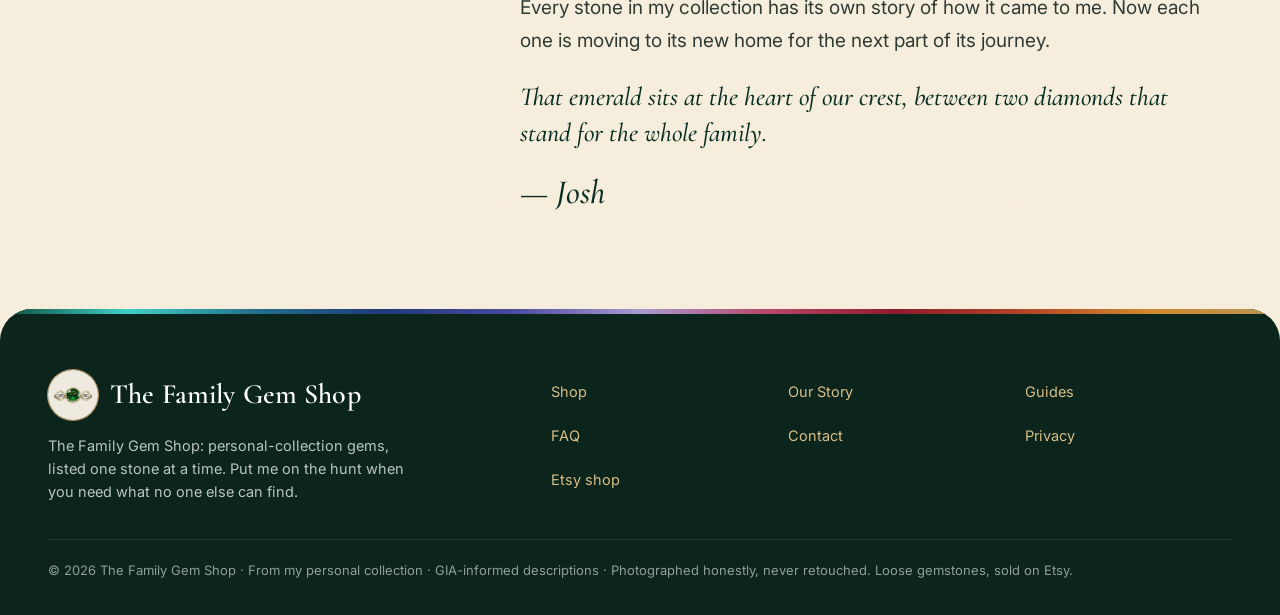
==== commit 849b9478: "Crest story line matches new logo (Joshua approved Oct 21, 5:21 PM PT)" ====
--- a/about/index.html
+++ b/about/index.html
@@ -45,7 +45,7 @@
 <div class="txt"><div class="label">Our crest</div><h2>The emerald that started it all</h2><div class="rule" style="margin-left:0"><i></i></div>
 <p class="long lede">One of my earliest memories is a jewelry shop in Napa. I sat wide-eyed as the jeweler laid out four emeralds and handed my dad a loupe. I was straining to see, so my dad passed it to me, and one emerald pulled me straight in. The light bounced around inside it, throwing a color you can’t explain. It just has to be seen. That crisp apple-green Muzo emerald from Colombia became a 14k gold tension ring with gold nuggets down the sides.</p>
 <blockquote class="pq"><q>A color you can’t explain. It just has to be seen.</q><span>The first emerald</span></blockquote>
-<p class="long">Later, in Elk Grove, my dad and the local jeweler would talk about the amazing gems that had just come in: watermelon tourmaline, sapphire, alexandrite, black opal from Australia. Those talks stuck with me.</p><p class="long">Every stone in my collection has its own story of how it came to me. Now each one is moving to its new home for the next part of its journey.</p><p class="long close">That emerald crowns our crest. The diamond below it stands for the whole family.</p><div class="sig">— Josh</div></div></section>
+<p class="long">Later, in Elk Grove, my dad and the local jeweler would talk about the amazing gems that had just come in: watermelon tourmaline, sapphire, alexandrite, black opal from Australia. Those talks stuck with me.</p><p class="long">Every stone in my collection has its own story of how it came to me. Now each one is moving to its new home for the next part of its journey.</p><p class="long close">That emerald sits at the heart of our crest, between two diamonds that stand for the whole family.</p><div class="sig">— Josh</div></div></section>
 </div>
 </main>
 <footer><div class="spec-line"></div><div class="fg"><div><a class="brand" href="../"><img src="../img/crest-128.jpg" srcset="../img/crest-128.jpg 2x, ../img/crest-160.jpg 3x" width="50" height="50" alt=""><span class="nm">The Family Gem Shop</span></a><p>The Family Gem Shop: personal-collection gems, listed one stone at a time. Put me on the hunt when you need what no one else can find.</p></div><nav class="fl" aria-label="Footer"><a href="../shop/">Shop</a><a href="../about/">Our Story</a><a href="../guides/">Guides</a><a href="../faq/">FAQ</a><a href="../contact/">Contact</a><a href="../privacy/">Privacy</a><a href="https://www.etsy.com/shop/TheFamilyGemShop" rel="noopener">Etsy shop</a></nav></div><div class="copy">&copy; 2026 The Family Gem Shop · From my personal collection · GIA-informed descriptions · Photographed honestly, never retouched. Loose gemstones, sold on Etsy.</div></footer>
